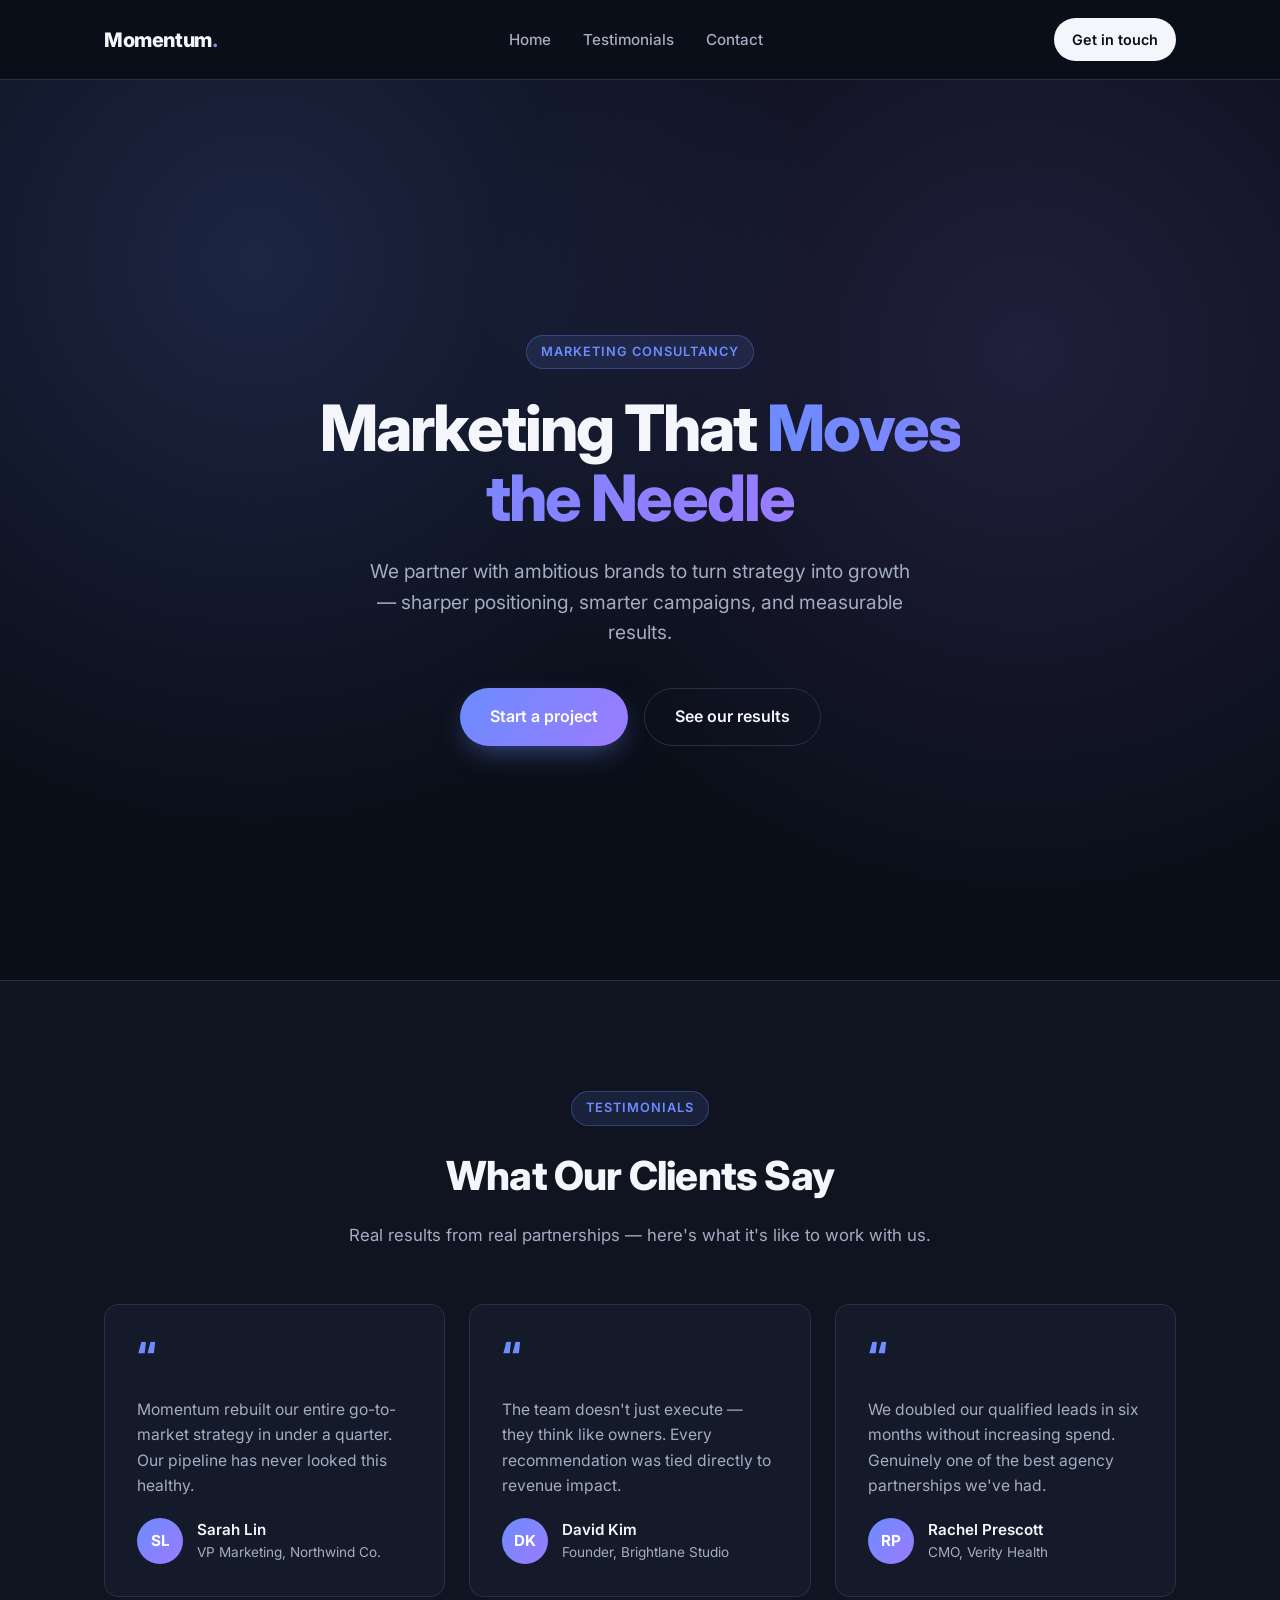
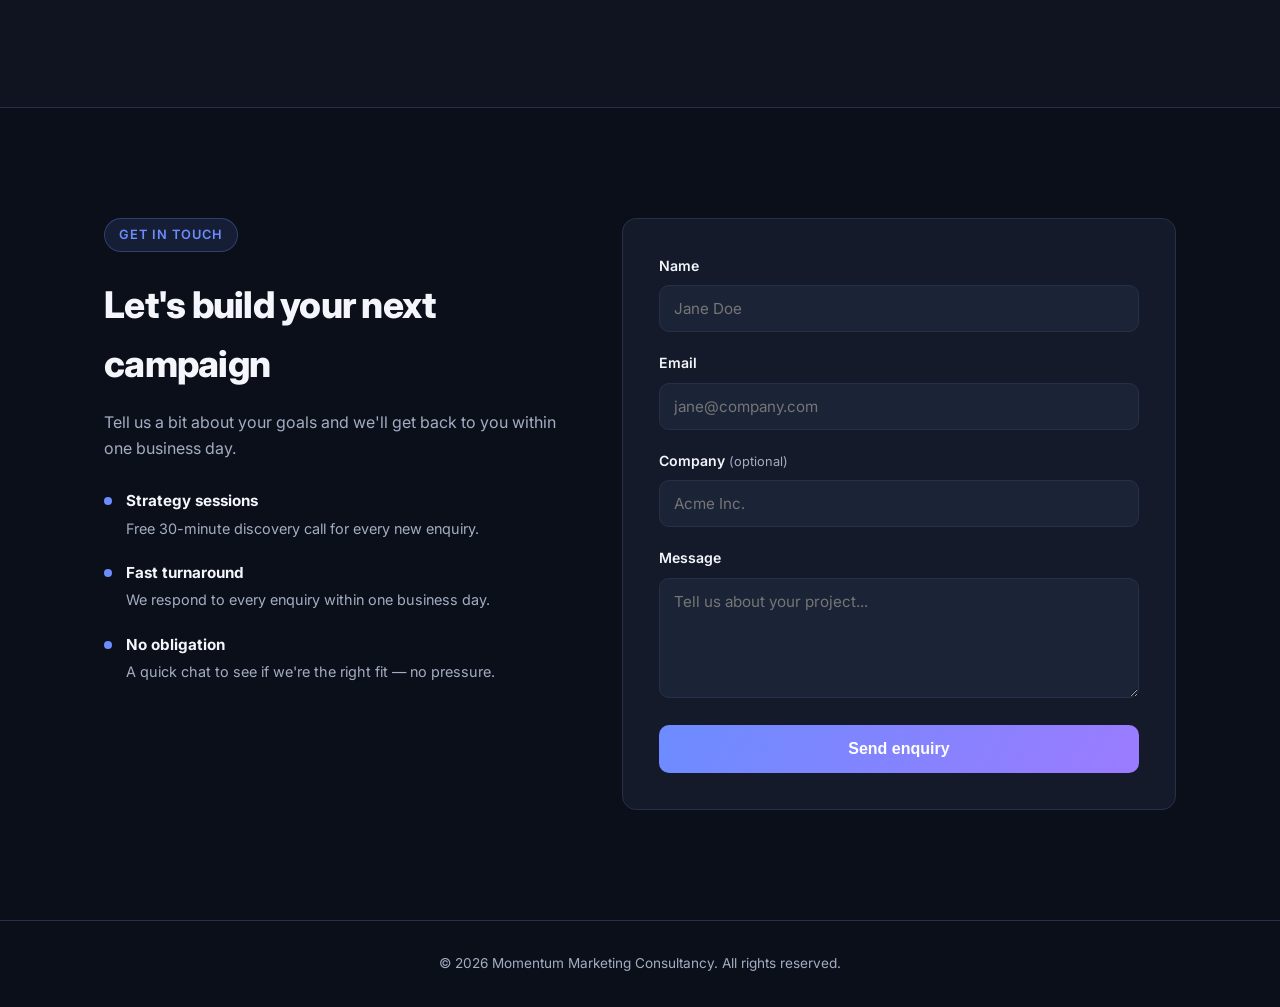
==== index.html @ 0629bb9c "Add one-page marketing consultancy site" ====
<!DOCTYPE html>
<html lang="en">
<head>
<meta charset="UTF-8">
<meta name="viewport" content="width=device-width, initial-scale=1.0">
<title>Momentum Marketing Consultancy</title>
<link rel="preconnect" href="https://fonts.googleapis.com">
<link rel="preconnect" href="https://fonts.gstatic.com" crossorigin>
<link href="https://fonts.googleapis.com/css2?family=Inter:wght@400;500;600;700;800&display=swap" rel="stylesheet">
<style>
  :root {
    --bg: #0b0f1a;
    --bg-alt: #0f1420;
    --surface: #141a29;
    --surface-2: #1b2436;
    --border: #263049;
    --text: #f4f6fb;
    --text-muted: #a3adc2;
    --accent: #6c8cff;
    --accent-2: #9b7bff;
    --success: #3ddc97;
    --error: #ff6b6b;
    --radius: 14px;
    --max-width: 1120px;
  }

  * { box-sizing: border-box; margin: 0; padding: 0; }

  html { scroll-behavior: smooth; }

  body {
    font-family: 'Inter', -apple-system, BlinkMacSystemFont, 'Segoe UI', sans-serif;
    background: var(--bg);
    color: var(--text);
    line-height: 1.6;
    -webkit-font-smoothing: antialiased;
  }

  a { color: inherit; text-decoration: none; }

  img { max-width: 100%; display: block; }

  .container {
    width: 100%;
    max-width: var(--max-width);
    margin: 0 auto;
    padding: 0 24px;
  }

  /* ---------- Nav ---------- */
  .navbar {
    position: sticky;
    top: 0;
    z-index: 100;
    background: rgba(11, 15, 26, 0.85);
    backdrop-filter: blur(10px);
    border-bottom: 1px solid var(--border);
  }

  .nav-inner {
    display: flex;
    align-items: center;
    justify-content: space-between;
    padding: 18px 24px;
  }

  .logo {
    font-weight: 800;
    font-size: 1.25rem;
    letter-spacing: -0.02em;
  }

  .logo span {
    background: linear-gradient(120deg, var(--accent), var(--accent-2));
    -webkit-background-clip: text;
    background-clip: text;
    color: transparent;
  }

  .nav-links {
    display: flex;
    gap: 32px;
    list-style: none;
  }

  .nav-links a {
    font-weight: 500;
    font-size: 0.95rem;
    color: var(--text-muted);
    transition: color 0.2s ease;
  }

  .nav-links a:hover { color: var(--text); }

  .nav-cta {
    display: inline-flex;
    align-items: center;
    background: var(--text);
    color: var(--bg);
    font-weight: 600;
    font-size: 0.9rem;
    padding: 10px 18px;
    border-radius: 999px;
    transition: transform 0.2s ease, opacity 0.2s ease;
  }

  .nav-cta:hover { transform: translateY(-1px); opacity: 0.9; }

  /* ---------- Hero ---------- */
  .hero {
    min-height: 100vh;
    display: flex;
    align-items: center;
    position: relative;
    overflow: hidden;
    background:
      radial-gradient(circle at 20% 20%, rgba(108, 140, 255, 0.18), transparent 45%),
      radial-gradient(circle at 80% 30%, rgba(155, 123, 255, 0.15), transparent 45%),
      var(--bg);
  }

  .hero-inner {
    width: 100%;
    max-width: 760px;
    margin: 0 auto;
    text-align: center;
    padding: 120px 24px 100px;
  }

  .eyebrow {
    display: inline-block;
    font-size: 0.8rem;
    font-weight: 600;
    letter-spacing: 0.08em;
    text-transform: uppercase;
    color: var(--accent);
    background: rgba(108, 140, 255, 0.12);
    border: 1px solid rgba(108, 140, 255, 0.3);
    padding: 6px 14px;
    border-radius: 999px;
    margin-bottom: 24px;
  }

  .hero h1 {
    font-size: clamp(2.4rem, 5.5vw, 4rem);
    font-weight: 800;
    letter-spacing: -0.03em;
    line-height: 1.1;
    margin-bottom: 22px;
  }

  .hero h1 .accent {
    background: linear-gradient(120deg, var(--accent), var(--accent-2));
    -webkit-background-clip: text;
    background-clip: text;
    color: transparent;
  }

  .hero p {
    font-size: clamp(1.05rem, 2vw, 1.2rem);
    color: var(--text-muted);
    max-width: 560px;
    margin: 0 auto 40px;
  }

  .hero-ctas {
    display: flex;
    justify-content: center;
    gap: 16px;
    flex-wrap: wrap;
  }

  .btn {
    display: inline-flex;
    align-items: center;
    justify-content: center;
    gap: 8px;
    font-weight: 600;
    font-size: 1rem;
    padding: 15px 30px;
    border-radius: 999px;
    border: none;
    cursor: pointer;
    transition: transform 0.2s ease, box-shadow 0.2s ease, opacity 0.2s ease;
  }

  .btn-primary {
    background: linear-gradient(120deg, var(--accent), var(--accent-2));
    color: white;
    box-shadow: 0 10px 30px -10px rgba(108, 140, 255, 0.6);
  }

  .btn-primary:hover { transform: translateY(-2px); box-shadow: 0 14px 34px -10px rgba(108, 140, 255, 0.7); }

  .btn-secondary {
    background: transparent;
    color: var(--text);
    border: 1px solid var(--border);
  }

  .btn-secondary:hover { background: var(--surface); }

  /* ---------- Section shared ---------- */
  section { padding: 110px 0; }

  .section-head {
    text-align: center;
    max-width: 600px;
    margin: 0 auto 56px;
  }

  .section-head .eyebrow { margin-bottom: 18px; }

  .section-head h2 {
    font-size: clamp(1.8rem, 3.5vw, 2.5rem);
    font-weight: 800;
    letter-spacing: -0.02em;
    margin-bottom: 14px;
  }

  .section-head p { color: var(--text-muted); font-size: 1.05rem; }

  /* ---------- Testimonials ---------- */
  .testimonials { background: var(--bg-alt); border-top: 1px solid var(--border); border-bottom: 1px solid var(--border); }

  .testimonial-grid {
    display: grid;
    grid-template-columns: repeat(3, 1fr);
    gap: 24px;
  }

  .testimonial-card {
    background: var(--surface);
    border: 1px solid var(--border);
    border-radius: var(--radius);
    padding: 32px;
    display: flex;
    flex-direction: column;
    gap: 20px;
    transition: transform 0.25s ease, box-shadow 0.25s ease, border-color 0.25s ease;
  }

  .testimonial-card:hover {
    transform: translateY(-6px);
    box-shadow: 0 20px 40px -20px rgba(0, 0, 0, 0.5);
    border-color: rgba(108, 140, 255, 0.4);
  }

  .quote-mark {
    font-size: 2.5rem;
    line-height: 1;
    font-weight: 800;
    background: linear-gradient(120deg, var(--accent), var(--accent-2));
    -webkit-background-clip: text;
    background-clip: text;
    color: transparent;
  }

  .testimonial-card p.quote {
    color: var(--text-muted);
    font-size: 0.98rem;
    flex-grow: 1;
  }

  .testimonial-author {
    display: flex;
    align-items: center;
    gap: 14px;
  }

  .avatar {
    width: 46px;
    height: 46px;
    border-radius: 50%;
    background: linear-gradient(135deg, var(--accent), var(--accent-2));
    display: flex;
    align-items: center;
    justify-content: center;
    font-weight: 700;
    font-size: 0.95rem;
    color: white;
    flex-shrink: 0;
  }

  .author-name { font-weight: 600; font-size: 0.95rem; }
  .author-role { color: var(--text-muted); font-size: 0.85rem; }

  /* ---------- Contact / Enquiry form ---------- */
  .contact-wrap {
    display: grid;
    grid-template-columns: 1fr 1.2fr;
    gap: 56px;
    align-items: start;
  }

  .contact-info h2 {
    font-size: clamp(1.8rem, 3.5vw, 2.3rem);
    font-weight: 800;
    letter-spacing: -0.02em;
    margin-bottom: 16px;
  }

  .contact-info p { color: var(--text-muted); margin-bottom: 28px; }

  .contact-point {
    display: flex;
    gap: 14px;
    align-items: flex-start;
    margin-bottom: 20px;
  }

  .contact-point .dot {
    width: 8px;
    height: 8px;
    border-radius: 50%;
    background: var(--accent);
    margin-top: 8px;
    flex-shrink: 0;
  }

  .contact-point strong { display: block; font-size: 0.95rem; margin-bottom: 2px; }
  .contact-point span { color: var(--text-muted); font-size: 0.9rem; }

  form#enquiry-form {
    background: var(--surface);
    border: 1px solid var(--border);
    border-radius: var(--radius);
    padding: 36px;
  }

  .form-row { margin-bottom: 20px; }

  .form-row label {
    display: block;
    font-size: 0.88rem;
    font-weight: 600;
    margin-bottom: 8px;
    color: var(--text);
  }

  .form-row .optional {
    color: var(--text-muted);
    font-weight: 400;
    font-size: 0.8rem;
  }

  .form-row input,
  .form-row textarea {
    width: 100%;
    background: var(--surface-2);
    border: 1px solid var(--border);
    border-radius: 10px;
    padding: 13px 14px;
    font-family: inherit;
    font-size: 0.95rem;
    color: var(--text);
    transition: border-color 0.2s ease, box-shadow 0.2s ease;
  }

  .form-row input:focus,
  .form-row textarea:focus {
    outline: none;
    border-color: var(--accent);
    box-shadow: 0 0 0 3px rgba(108, 140, 255, 0.2);
  }

  .form-row textarea { resize: vertical; min-height: 120px; }

  .field-error {
    color: var(--error);
    font-size: 0.8rem;
    margin-top: 6px;
    display: none;
  }

  .form-row.invalid input,
  .form-row.invalid textarea { border-color: var(--error); }

  .form-row.invalid .field-error { display: block; }

  .submit-btn {
    width: 100%;
    background: linear-gradient(120deg, var(--accent), var(--accent-2));
    color: white;
    font-weight: 700;
    font-size: 1rem;
    padding: 15px;
    border: none;
    border-radius: 10px;
    cursor: pointer;
    transition: opacity 0.2s ease, transform 0.2s ease;
  }

  .submit-btn:hover { transform: translateY(-1px); }
  .submit-btn:disabled { opacity: 0.6; cursor: not-allowed; transform: none; }

  .form-status {
    margin-top: 18px;
    padding: 14px 16px;
    border-radius: 10px;
    font-size: 0.9rem;
    font-weight: 500;
    display: none;
  }

  .form-status.show { display: block; }

  .form-status.success {
    background: rgba(61, 220, 151, 0.12);
    border: 1px solid rgba(61, 220, 151, 0.35);
    color: var(--success);
  }

  .form-status.error {
    background: rgba(255, 107, 107, 0.12);
    border: 1px solid rgba(255, 107, 107, 0.35);
    color: var(--error);
  }

  /* ---------- Footer ---------- */
  footer {
    border-top: 1px solid var(--border);
    padding: 32px 0;
    text-align: center;
    color: var(--text-muted);
    font-size: 0.85rem;
  }

  /* ---------- Responsive ---------- */
  @media (max-width: 860px) {
    .nav-links { display: none; }
    .testimonial-grid { grid-template-columns: 1fr; }
    .contact-wrap { grid-template-columns: 1fr; gap: 40px; }
  }

  @media (max-width: 480px) {
    .hero-inner { padding: 100px 20px 80px; }
    form#enquiry-form { padding: 26px; }
  }
</style>
</head>
<body>

<nav class="navbar">
  <div class="nav-inner container">
    <a href="#home" class="logo">Momentum<span>.</span></a>
    <ul class="nav-links">
      <li><a href="#home">Home</a></li>
      <li><a href="#testimonials">Testimonials</a></li>
      <li><a href="#contact">Contact</a></li>
    </ul>
    <a href="#contact" class="nav-cta">Get in touch</a>
  </div>
</nav>

<header class="hero" id="home">
  <div class="hero-inner">
    <span class="eyebrow">Marketing Consultancy</span>
    <h1>Marketing That <span class="accent">Moves the Needle</span></h1>
    <p>We partner with ambitious brands to turn strategy into growth — sharper positioning, smarter campaigns, and measurable results.</p>
    <div class="hero-ctas">
      <a href="#contact" class="btn btn-primary" id="hero-cta">Start a project</a>
      <a href="#testimonials" class="btn btn-secondary">See our results</a>
    </div>
  </div>
</header>

<section class="testimonials" id="testimonials">
  <div class="container">
    <div class="section-head">
      <span class="eyebrow">Testimonials</span>
      <h2>What Our Clients Say</h2>
      <p>Real results from real partnerships — here's what it's like to work with us.</p>
    </div>
    <div class="testimonial-grid">
      <div class="testimonial-card">
        <span class="quote-mark">&ldquo;</span>
        <p class="quote">Momentum rebuilt our entire go-to-market strategy in under a quarter. Our pipeline has never looked this healthy.</p>
        <div class="testimonial-author">
          <div class="avatar">SL</div>
          <div>
            <div class="author-name">Sarah Lin</div>
            <div class="author-role">VP Marketing, Northwind Co.</div>
          </div>
        </div>
      </div>
      <div class="testimonial-card">
        <span class="quote-mark">&ldquo;</span>
        <p class="quote">The team doesn't just execute — they think like owners. Every recommendation was tied directly to revenue impact.</p>
        <div class="testimonial-author">
          <div class="avatar">DK</div>
          <div>
            <div class="author-name">David Kim</div>
            <div class="author-role">Founder, Brightlane Studio</div>
          </div>
        </div>
      </div>
      <div class="testimonial-card">
        <span class="quote-mark">&ldquo;</span>
        <p class="quote">We doubled our qualified leads in six months without increasing spend. Genuinely one of the best agency partnerships we've had.</p>
        <div class="testimonial-author">
          <div class="avatar">RP</div>
          <div>
            <div class="author-name">Rachel Prescott</div>
            <div class="author-role">CMO, Verity Health</div>
          </div>
        </div>
      </div>
    </div>
  </div>
</section>

<section id="contact">
  <div class="container">
    <div class="contact-wrap">
      <div class="contact-info">
        <span class="eyebrow">Get in touch</span>
        <h2>Let's build your next campaign</h2>
        <p>Tell us a bit about your goals and we'll get back to you within one business day.</p>

        <div class="contact-point">
          <span class="dot"></span>
          <div>
            <strong>Strategy sessions</strong>
            <span>Free 30-minute discovery call for every new enquiry.</span>
          </div>
        </div>
        <div class="contact-point">
          <span class="dot"></span>
          <div>
            <strong>Fast turnaround</strong>
            <span>We respond to every enquiry within one business day.</span>
          </div>
        </div>
        <div class="contact-point">
          <span class="dot"></span>
          <div>
            <strong>No obligation</strong>
            <span>A quick chat to see if we're the right fit — no pressure.</span>
          </div>
        </div>
      </div>

      <form id="enquiry-form" novalidate>
        <div class="form-row" id="row-name">
          <label for="name">Name</label>
          <input type="text" id="name" name="name" placeholder="Jane Doe" required>
          <span class="field-error">Please enter your name.</span>
        </div>

        <div class="form-row" id="row-email">
          <label for="email">Email</label>
          <input type="email" id="email" name="email" placeholder="jane@company.com" required>
          <span class="field-error">Please enter a valid email address.</span>
        </div>

        <div class="form-row" id="row-company">
          <label for="company">Company <span class="optional">(optional)</span></label>
          <input type="text" id="company" name="company" placeholder="Acme Inc.">
        </div>

        <div class="form-row" id="row-message">
          <label for="message">Message</label>
          <textarea id="message" name="message" placeholder="Tell us about your project..." required></textarea>
          <span class="field-error">Please enter a message.</span>
        </div>

        <button type="submit" class="submit-btn" id="submit-btn">Send enquiry</button>

        <div class="form-status" id="form-status"></div>
      </form>
    </div>
  </div>
</section>

<footer>
  <div class="container">
    &copy; 2026 Momentum Marketing Consultancy. All rights reserved.
  </div>
</footer>

<script>
  // Smooth scroll for anchor nav links
  document.querySelectorAll('a[href^="#"]').forEach(function (link) {
    link.addEventListener('click', function (e) {
      var targetId = this.getAttribute('href').slice(1);
      var target = document.getElementById(targetId);
      if (target) {
        e.preventDefault();
        target.scrollIntoView({ behavior: 'smooth', block: 'start' });
      }
    });
  });

  // Enquiry form submission via Formspree
  var FORMSPREE_ENDPOINT = 'https://formspree.io/f/{YOUR_FORM_ID}'; // TODO: replace {YOUR_FORM_ID} with your actual Formspree form ID

  var form = document.getElementById('enquiry-form');
  var submitBtn = document.getElementById('submit-btn');
  var statusEl = document.getElementById('form-status');

  var fields = {
    name: document.getElementById('name'),
    email: document.getElementById('email'),
    message: document.getElementById('message')
  };

  var emailRegex = /^[^\s@]+@[^\s@]+\.[^\s@]+$/;

  function setInvalid(rowId, invalid) {
    var row = document.getElementById(rowId);
    row.classList.toggle('invalid', invalid);
  }

  function validateForm() {
    var valid = true;

    if (!fields.name.value.trim()) {
      setInvalid('row-name', true);
      valid = false;
    } else {
      setInvalid('row-name', false);
    }

    if (!emailRegex.test(fields.email.value.trim())) {
      setInvalid('row-email', true);
      valid = false;
    } else {
      setInvalid('row-email', false);
    }

    if (!fields.message.value.trim()) {
      setInvalid('row-message', true);
      valid = false;
    } else {
      setInvalid('row-message', false);
    }

    return valid;
  }

  function showStatus(type, message) {
    statusEl.textContent = message;
    statusEl.className = 'form-status show ' + type;
  }

  form.addEventListener('submit', function (e) {
    e.preventDefault();

    statusEl.className = 'form-status';

    if (!validateForm()) {
      showStatus('error', 'Please fix the highlighted fields and try again.');
      return;
    }

    var payload = {
      name: fields.name.value.trim(),
      email: fields.email.value.trim(),
      company: document.getElementById('company').value.trim(),
      message: fields.message.value.trim()
    };

    submitBtn.disabled = true;
    submitBtn.textContent = 'Sending…';

    fetch(FORMSPREE_ENDPOINT, {
      method: 'POST',
      headers: {
        'Content-Type': 'application/json',
        'Accept': 'application/json'
      },
      body: JSON.stringify(payload)
    })
      .then(function (response) {
        if (response.ok) {
          showStatus('success', "Thanks! Your enquiry has been sent — we'll be in touch within one business day.");
          form.reset();
        } else {
          return response.json().then(function (data) {
            var message = (data && data.errors && data.errors.map(function (err) { return err.message; }).join(', ')) || 'Something went wrong. Please try again.';
            throw new Error(message);
          });
        }
      })
      .catch(function (err) {
        showStatus('error', err.message || 'Something went wrong. Please try again.');
      })
      .finally(function () {
        submitBtn.disabled = false;
        submitBtn.textContent = 'Send enquiry';
      });
  });
</script>

</body>
</html>
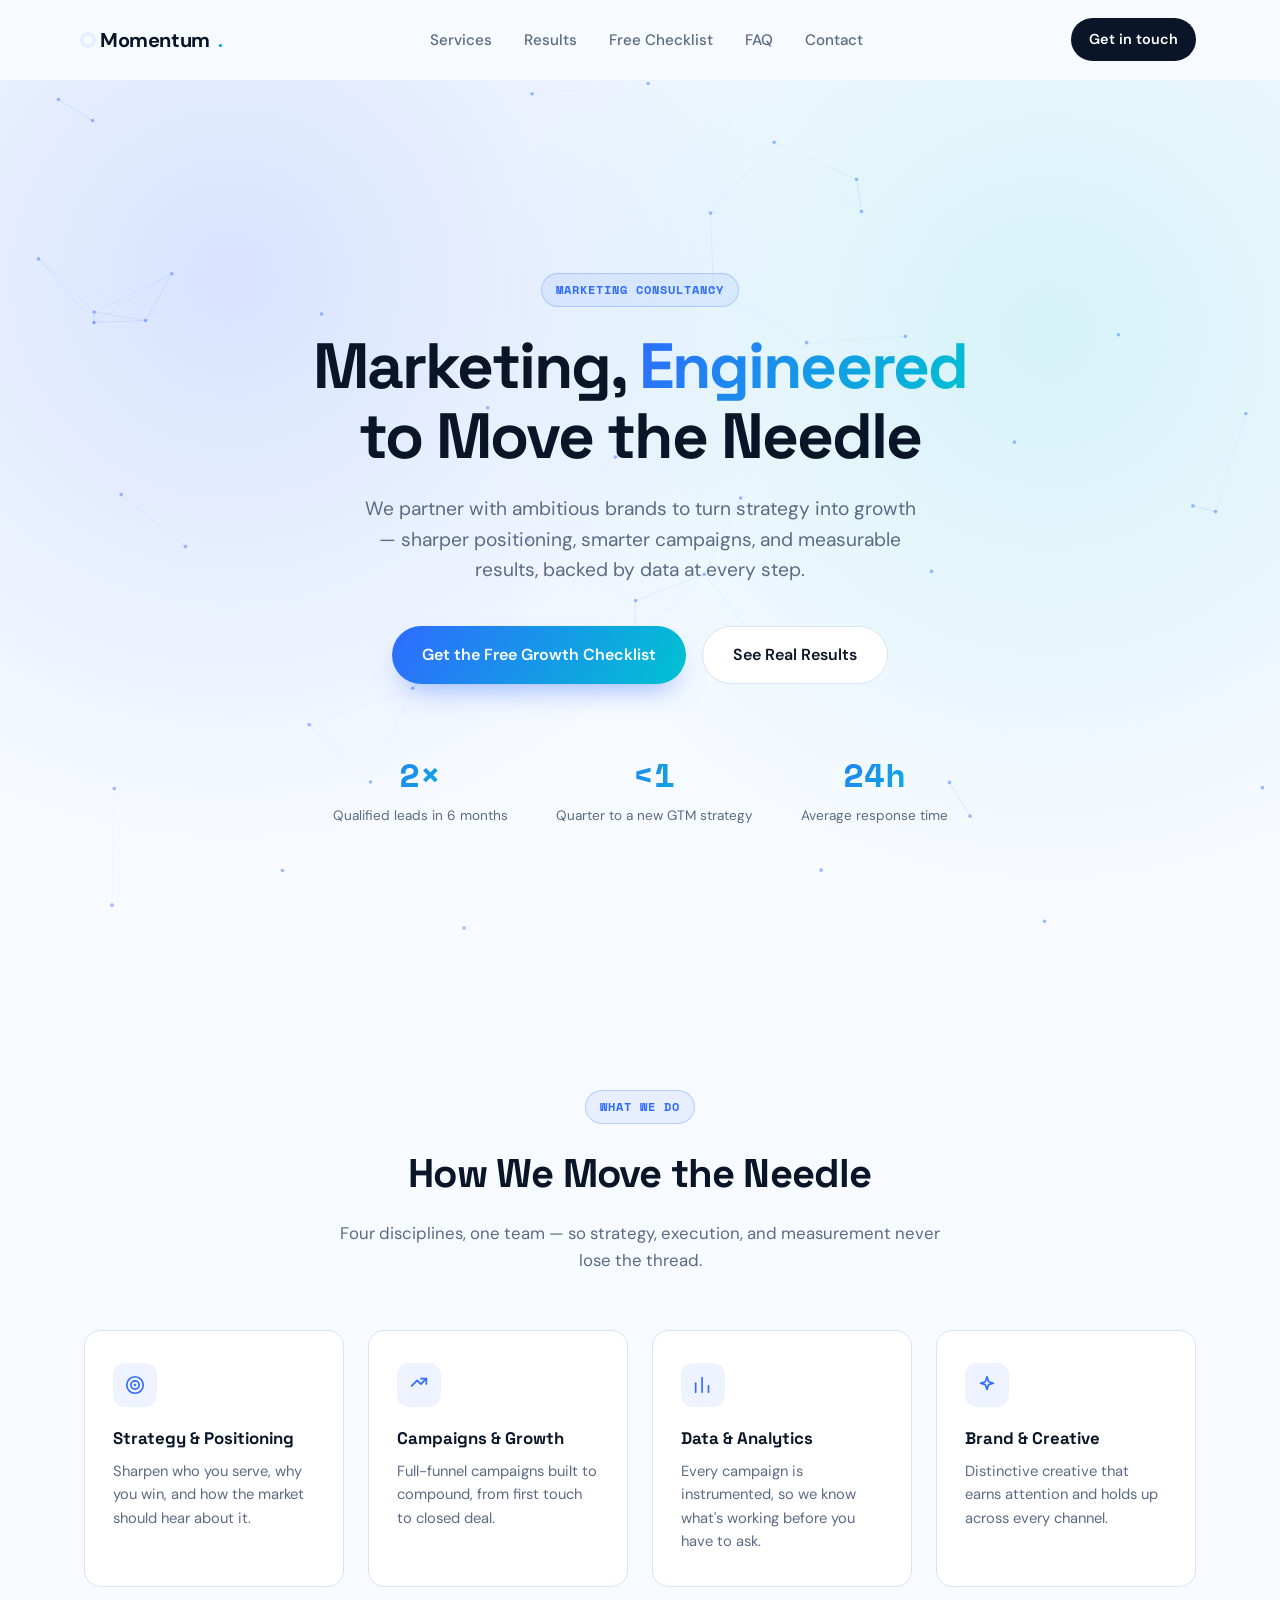
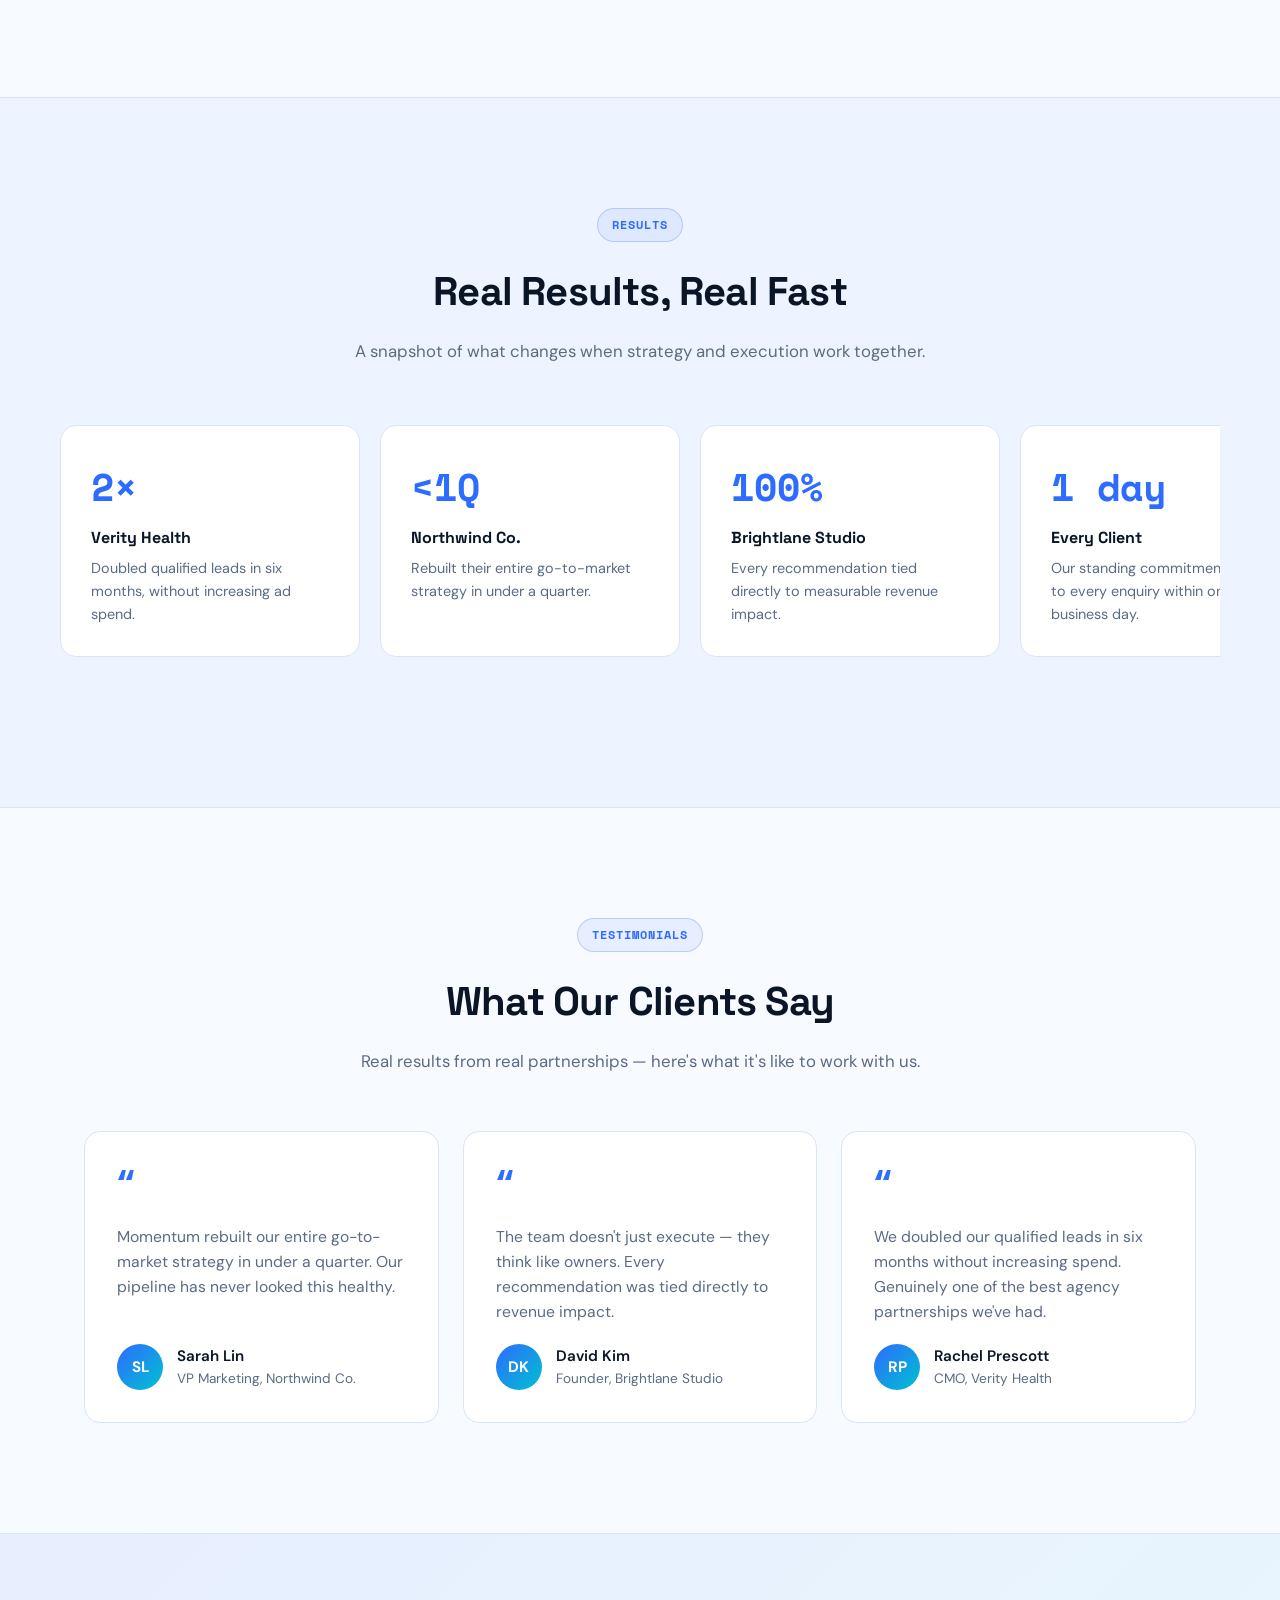
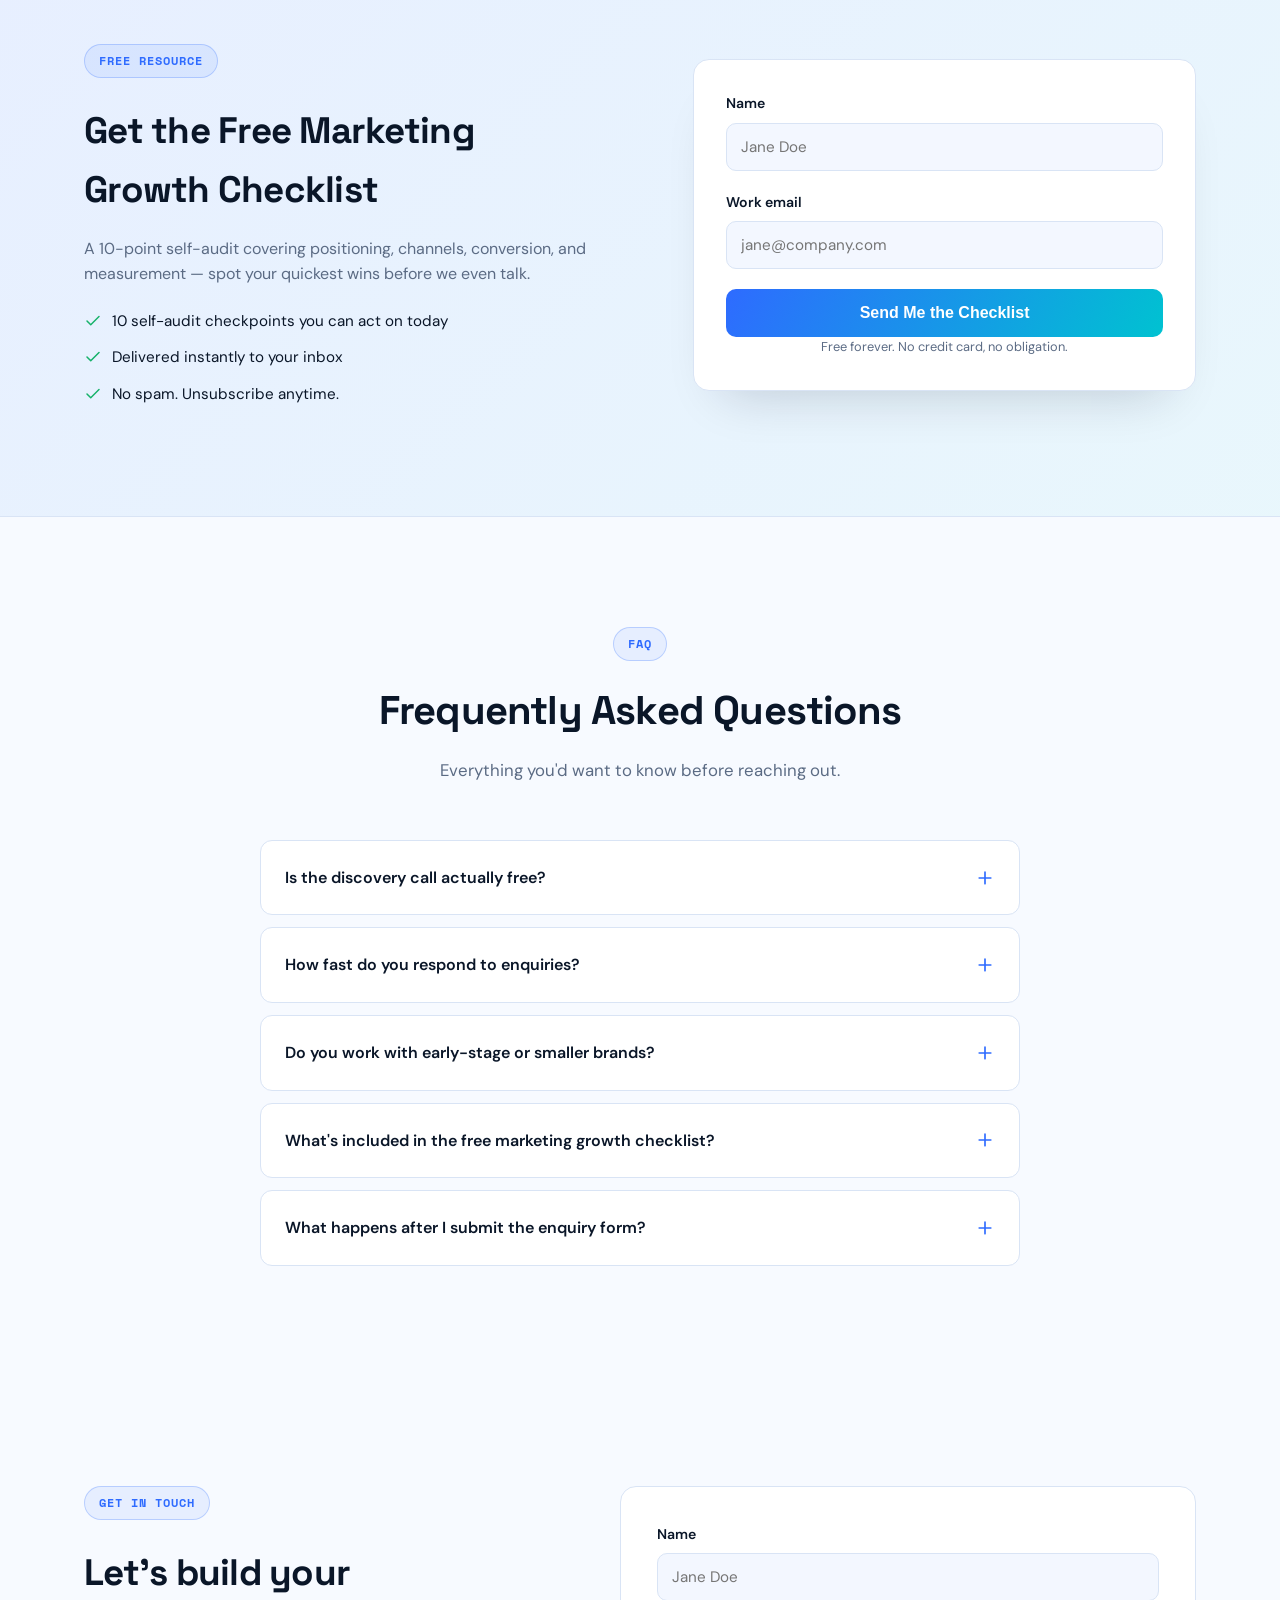
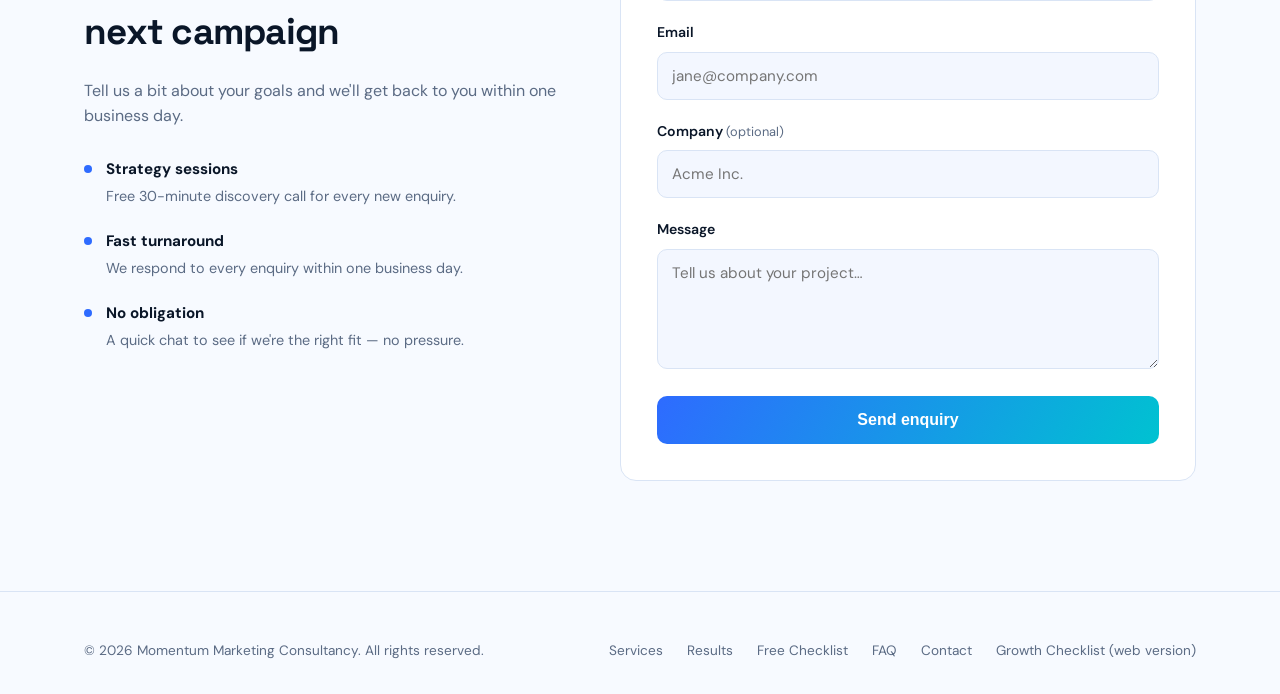
==== commit 995b45cf: "Redesign site (white/blue tech theme), add lead magnet, and install skills Full visual redesign to a" ====
--- a/index.html
+++ b/index.html
@@ -4,476 +4,197 @@
 <meta charset="UTF-8">
 <meta name="viewport" content="width=device-width, initial-scale=1.0">
 <title>Momentum Marketing Consultancy</title>
+<meta name="description" content="Momentum engineers strategy, campaigns, and data into measurable growth for ambitious brands. Get a free marketing growth checklist and a free strategy session.">
+<meta name="theme-color" content="#f7faff">
+<link rel="canonical" href="https://ongkianhan.github.io/claude-code-jul-25-2026/">
+<meta property="og:type" content="website">
+<meta property="og:title" content="Momentum Marketing Consultancy">
+<meta property="og:description" content="Momentum engineers strategy, campaigns, and data into measurable growth for ambitious brands.">
+<meta property="og:url" content="https://ongkianhan.github.io/claude-code-jul-25-2026/">
+<meta property="og:image" content="https://ongkianhan.github.io/claude-code-jul-25-2026/assets/screenshot.png">
+<meta name="twitter:card" content="summary_large_image">
+<meta name="twitter:title" content="Momentum Marketing Consultancy">
+<meta name="twitter:description" content="Momentum engineers strategy, campaigns, and data into measurable growth for ambitious brands.">
+<meta name="twitter:image" content="https://ongkianhan.github.io/claude-code-jul-25-2026/assets/screenshot.png">
 <link rel="preconnect" href="https://fonts.googleapis.com">
 <link rel="preconnect" href="https://fonts.gstatic.com" crossorigin>
-<link href="https://fonts.googleapis.com/css2?family=Inter:wght@400;500;600;700;800&display=swap" rel="stylesheet">
-<style>
-  :root {
-    --bg: #0b0f1a;
-    --bg-alt: #0f1420;
-    --surface: #141a29;
-    --surface-2: #1b2436;
-    --border: #263049;
-    --text: #f4f6fb;
-    --text-muted: #a3adc2;
-    --accent: #6c8cff;
-    --accent-2: #9b7bff;
-    --success: #3ddc97;
-    --error: #ff6b6b;
-    --radius: 14px;
-    --max-width: 1120px;
-  }
-
-  * { box-sizing: border-box; margin: 0; padding: 0; }
-
-  html { scroll-behavior: smooth; }
-
-  body {
-    font-family: 'Inter', -apple-system, BlinkMacSystemFont, 'Segoe UI', sans-serif;
-    background: var(--bg);
-    color: var(--text);
-    line-height: 1.6;
-    -webkit-font-smoothing: antialiased;
-  }
-
-  a { color: inherit; text-decoration: none; }
-
-  img { max-width: 100%; display: block; }
-
-  .container {
-    width: 100%;
-    max-width: var(--max-width);
-    margin: 0 auto;
-    padding: 0 24px;
-  }
-
-  /* ---------- Nav ---------- */
-  .navbar {
-    position: sticky;
-    top: 0;
-    z-index: 100;
-    background: rgba(11, 15, 26, 0.85);
-    backdrop-filter: blur(10px);
-    border-bottom: 1px solid var(--border);
-  }
-
-  .nav-inner {
-    display: flex;
-    align-items: center;
-    justify-content: space-between;
-    padding: 18px 24px;
-  }
-
-  .logo {
-    font-weight: 800;
-    font-size: 1.25rem;
-    letter-spacing: -0.02em;
-  }
-
-  .logo span {
-    background: linear-gradient(120deg, var(--accent), var(--accent-2));
-    -webkit-background-clip: text;
-    background-clip: text;
-    color: transparent;
-  }
-
-  .nav-links {
-    display: flex;
-    gap: 32px;
-    list-style: none;
-  }
-
-  .nav-links a {
-    font-weight: 500;
-    font-size: 0.95rem;
-    color: var(--text-muted);
-    transition: color 0.2s ease;
-  }
-
-  .nav-links a:hover { color: var(--text); }
-
-  .nav-cta {
-    display: inline-flex;
-    align-items: center;
-    background: var(--text);
-    color: var(--bg);
-    font-weight: 600;
-    font-size: 0.9rem;
-    padding: 10px 18px;
-    border-radius: 999px;
-    transition: transform 0.2s ease, opacity 0.2s ease;
-  }
-
-  .nav-cta:hover { transform: translateY(-1px); opacity: 0.9; }
-
-  /* ---------- Hero ---------- */
-  .hero {
-    min-height: 100vh;
-    display: flex;
-    align-items: center;
-    position: relative;
-    overflow: hidden;
-    background:
-      radial-gradient(circle at 20% 20%, rgba(108, 140, 255, 0.18), transparent 45%),
-      radial-gradient(circle at 80% 30%, rgba(155, 123, 255, 0.15), transparent 45%),
-      var(--bg);
-  }
-
-  .hero-inner {
-    width: 100%;
-    max-width: 760px;
-    margin: 0 auto;
-    text-align: center;
-    padding: 120px 24px 100px;
-  }
-
-  .eyebrow {
-    display: inline-block;
-    font-size: 0.8rem;
-    font-weight: 600;
-    letter-spacing: 0.08em;
-    text-transform: uppercase;
-    color: var(--accent);
-    background: rgba(108, 140, 255, 0.12);
-    border: 1px solid rgba(108, 140, 255, 0.3);
-    padding: 6px 14px;
-    border-radius: 999px;
-    margin-bottom: 24px;
-  }
-
-  .hero h1 {
-    font-size: clamp(2.4rem, 5.5vw, 4rem);
-    font-weight: 800;
-    letter-spacing: -0.03em;
-    line-height: 1.1;
-    margin-bottom: 22px;
-  }
-
-  .hero h1 .accent {
-    background: linear-gradient(120deg, var(--accent), var(--accent-2));
-    -webkit-background-clip: text;
-    background-clip: text;
-    color: transparent;
-  }
-
-  .hero p {
-    font-size: clamp(1.05rem, 2vw, 1.2rem);
-    color: var(--text-muted);
-    max-width: 560px;
-    margin: 0 auto 40px;
-  }
-
-  .hero-ctas {
-    display: flex;
-    justify-content: center;
-    gap: 16px;
-    flex-wrap: wrap;
-  }
-
-  .btn {
-    display: inline-flex;
-    align-items: center;
-    justify-content: center;
-    gap: 8px;
-    font-weight: 600;
-    font-size: 1rem;
-    padding: 15px 30px;
-    border-radius: 999px;
-    border: none;
-    cursor: pointer;
-    transition: transform 0.2s ease, box-shadow 0.2s ease, opacity 0.2s ease;
-  }
-
-  .btn-primary {
-    background: linear-gradient(120deg, var(--accent), var(--accent-2));
-    color: white;
-    box-shadow: 0 10px 30px -10px rgba(108, 140, 255, 0.6);
-  }
-
-  .btn-primary:hover { transform: translateY(-2px); box-shadow: 0 14px 34px -10px rgba(108, 140, 255, 0.7); }
-
-  .btn-secondary {
-    background: transparent;
-    color: var(--text);
-    border: 1px solid var(--border);
-  }
-
-  .btn-secondary:hover { background: var(--surface); }
-
-  /* ---------- Section shared ---------- */
-  section { padding: 110px 0; }
-
-  .section-head {
-    text-align: center;
-    max-width: 600px;
-    margin: 0 auto 56px;
-  }
-
-  .section-head .eyebrow { margin-bottom: 18px; }
-
-  .section-head h2 {
-    font-size: clamp(1.8rem, 3.5vw, 2.5rem);
-    font-weight: 800;
-    letter-spacing: -0.02em;
-    margin-bottom: 14px;
-  }
-
-  .section-head p { color: var(--text-muted); font-size: 1.05rem; }
-
-  /* ---------- Testimonials ---------- */
-  .testimonials { background: var(--bg-alt); border-top: 1px solid var(--border); border-bottom: 1px solid var(--border); }
-
-  .testimonial-grid {
-    display: grid;
-    grid-template-columns: repeat(3, 1fr);
-    gap: 24px;
-  }
-
-  .testimonial-card {
-    background: var(--surface);
-    border: 1px solid var(--border);
-    border-radius: var(--radius);
-    padding: 32px;
-    display: flex;
-    flex-direction: column;
-    gap: 20px;
-    transition: transform 0.25s ease, box-shadow 0.25s ease, border-color 0.25s ease;
-  }
-
-  .testimonial-card:hover {
-    transform: translateY(-6px);
-    box-shadow: 0 20px 40px -20px rgba(0, 0, 0, 0.5);
-    border-color: rgba(108, 140, 255, 0.4);
-  }
-
-  .quote-mark {
-    font-size: 2.5rem;
-    line-height: 1;
-    font-weight: 800;
-    background: linear-gradient(120deg, var(--accent), var(--accent-2));
-    -webkit-background-clip: text;
-    background-clip: text;
-    color: transparent;
-  }
-
-  .testimonial-card p.quote {
-    color: var(--text-muted);
-    font-size: 0.98rem;
-    flex-grow: 1;
-  }
-
-  .testimonial-author {
-    display: flex;
-    align-items: center;
-    gap: 14px;
-  }
-
-  .avatar {
-    width: 46px;
-    height: 46px;
-    border-radius: 50%;
-    background: linear-gradient(135deg, var(--accent), var(--accent-2));
-    display: flex;
-    align-items: center;
-    justify-content: center;
-    font-weight: 700;
-    font-size: 0.95rem;
-    color: white;
-    flex-shrink: 0;
-  }
-
-  .author-name { font-weight: 600; font-size: 0.95rem; }
-  .author-role { color: var(--text-muted); font-size: 0.85rem; }
-
-  /* ---------- Contact / Enquiry form ---------- */
-  .contact-wrap {
-    display: grid;
-    grid-template-columns: 1fr 1.2fr;
-    gap: 56px;
-    align-items: start;
-  }
-
-  .contact-info h2 {
-    font-size: clamp(1.8rem, 3.5vw, 2.3rem);
-    font-weight: 800;
-    letter-spacing: -0.02em;
-    margin-bottom: 16px;
-  }
-
-  .contact-info p { color: var(--text-muted); margin-bottom: 28px; }
-
-  .contact-point {
-    display: flex;
-    gap: 14px;
-    align-items: flex-start;
-    margin-bottom: 20px;
-  }
-
-  .contact-point .dot {
-    width: 8px;
-    height: 8px;
-    border-radius: 50%;
-    background: var(--accent);
-    margin-top: 8px;
-    flex-shrink: 0;
-  }
-
-  .contact-point strong { display: block; font-size: 0.95rem; margin-bottom: 2px; }
-  .contact-point span { color: var(--text-muted); font-size: 0.9rem; }
-
-  form#enquiry-form {
-    background: var(--surface);
-    border: 1px solid var(--border);
-    border-radius: var(--radius);
-    padding: 36px;
-  }
-
-  .form-row { margin-bottom: 20px; }
-
-  .form-row label {
-    display: block;
-    font-size: 0.88rem;
-    font-weight: 600;
-    margin-bottom: 8px;
-    color: var(--text);
-  }
-
-  .form-row .optional {
-    color: var(--text-muted);
-    font-weight: 400;
-    font-size: 0.8rem;
-  }
-
-  .form-row input,
-  .form-row textarea {
-    width: 100%;
-    background: var(--surface-2);
-    border: 1px solid var(--border);
-    border-radius: 10px;
-    padding: 13px 14px;
-    font-family: inherit;
-    font-size: 0.95rem;
-    color: var(--text);
-    transition: border-color 0.2s ease, box-shadow 0.2s ease;
-  }
-
-  .form-row input:focus,
-  .form-row textarea:focus {
-    outline: none;
-    border-color: var(--accent);
-    box-shadow: 0 0 0 3px rgba(108, 140, 255, 0.2);
-  }
-
-  .form-row textarea { resize: vertical; min-height: 120px; }
-
-  .field-error {
-    color: var(--error);
-    font-size: 0.8rem;
-    margin-top: 6px;
-    display: none;
-  }
-
-  .form-row.invalid input,
-  .form-row.invalid textarea { border-color: var(--error); }
-
-  .form-row.invalid .field-error { display: block; }
-
-  .submit-btn {
-    width: 100%;
-    background: linear-gradient(120deg, var(--accent), var(--accent-2));
-    color: white;
-    font-weight: 700;
-    font-size: 1rem;
-    padding: 15px;
-    border: none;
-    border-radius: 10px;
-    cursor: pointer;
-    transition: opacity 0.2s ease, transform 0.2s ease;
-  }
-
-  .submit-btn:hover { transform: translateY(-1px); }
-  .submit-btn:disabled { opacity: 0.6; cursor: not-allowed; transform: none; }
-
-  .form-status {
-    margin-top: 18px;
-    padding: 14px 16px;
-    border-radius: 10px;
-    font-size: 0.9rem;
-    font-weight: 500;
-    display: none;
-  }
-
-  .form-status.show { display: block; }
-
-  .form-status.success {
-    background: rgba(61, 220, 151, 0.12);
-    border: 1px solid rgba(61, 220, 151, 0.35);
-    color: var(--success);
-  }
-
-  .form-status.error {
-    background: rgba(255, 107, 107, 0.12);
-    border: 1px solid rgba(255, 107, 107, 0.35);
-    color: var(--error);
-  }
-
-  /* ---------- Footer ---------- */
-  footer {
-    border-top: 1px solid var(--border);
-    padding: 32px 0;
-    text-align: center;
-    color: var(--text-muted);
-    font-size: 0.85rem;
-  }
-
-  /* ---------- Responsive ---------- */
-  @media (max-width: 860px) {
-    .nav-links { display: none; }
-    .testimonial-grid { grid-template-columns: 1fr; }
-    .contact-wrap { grid-template-columns: 1fr; gap: 40px; }
-  }
-
-  @media (max-width: 480px) {
-    .hero-inner { padding: 100px 20px 80px; }
-    form#enquiry-form { padding: 26px; }
-  }
-</style>
+<link href="https://fonts.googleapis.com/css2?family=DM+Sans:wght@400;500;700&family=Space+Grotesk:wght@500;600;700&family=Space+Mono:wght@400;700&display=swap" rel="stylesheet">
+<link rel="stylesheet" href="styles.css">
+<script type="application/ld+json">
+{
+  "@context": "https://schema.org",
+  "@type": "MarketingAgency",
+  "name": "Momentum Marketing Consultancy",
+  "description": "Marketing consultancy partnering with ambitious brands on positioning, campaigns, and measurable growth.",
+  "url": "https://ongkianhan.github.io/claude-code-jul-25-2026/"
+}
+</script>
+<script type="application/ld+json">
+{
+  "@context": "https://schema.org",
+  "@type": "FAQPage",
+  "mainEntity": [
+    {
+      "@type": "Question",
+      "name": "Is the discovery call actually free?",
+      "acceptedAnswer": { "@type": "Answer", "text": "Yes. Every new enquiry gets a free 30-minute strategy session, no strings attached." }
+    },
+    {
+      "@type": "Question",
+      "name": "How fast do you respond to enquiries?",
+      "acceptedAnswer": { "@type": "Answer", "text": "Within one business day, every time." }
+    },
+    {
+      "@type": "Question",
+      "name": "Do you work with early-stage or smaller brands?",
+      "acceptedAnswer": { "@type": "Answer", "text": "Yes. We work with brands at different growth stages, from early-stage teams to established companies scaling into new markets." }
+    },
+    {
+      "@type": "Question",
+      "name": "What's included in the free marketing growth checklist?",
+      "acceptedAnswer": { "@type": "Answer", "text": "A 10-point self-audit covering positioning, channels, conversion, and measurement, so you can spot quick wins before your first call with us." }
+    },
+    {
+      "@type": "Question",
+      "name": "What happens after I submit the enquiry form?",
+      "acceptedAnswer": { "@type": "Answer", "text": "We review your goals and reply within one business day to schedule your free strategy session." }
+    }
+  ]
+}
+</script>
 </head>
 <body>
 
-<nav class="navbar">
+<a href="#home" class="skip-link">Skip to content</a>
+
+<nav class="navbar" id="navbar">
   <div class="nav-inner container">
-    <a href="#home" class="logo">Momentum<span>.</span></a>
-    <ul class="nav-links">
-      <li><a href="#home">Home</a></li>
-      <li><a href="#testimonials">Testimonials</a></li>
+    <a href="#home" class="logo"><span class="logo-dot" aria-hidden="true"></span>Momentum<span>.</span></a>
+    <ul class="nav-links" id="nav-links">
+      <li><a href="#services">Services</a></li>
+      <li><a href="#results">Results</a></li>
+      <li><a href="#checklist">Free Checklist</a></li>
+      <li><a href="#faq">FAQ</a></li>
       <li><a href="#contact">Contact</a></li>
     </ul>
     <a href="#contact" class="nav-cta">Get in touch</a>
+    <button type="button" class="nav-toggle" id="nav-toggle" aria-expanded="false" aria-controls="nav-links" aria-label="Open menu">
+      <span></span><span></span><span></span>
+    </button>
   </div>
 </nav>
 
+<main>
+
 <header class="hero" id="home">
+  <canvas class="hero-canvas" id="hero-canvas" aria-hidden="true"></canvas>
+  <div class="hero-glow" aria-hidden="true"></div>
   <div class="hero-inner">
     <span class="eyebrow">Marketing Consultancy</span>
-    <h1>Marketing That <span class="accent">Moves the Needle</span></h1>
-    <p>We partner with ambitious brands to turn strategy into growth — sharper positioning, smarter campaigns, and measurable results.</p>
+    <h1>Marketing, <span class="accent">Engineered</span> to Move the Needle</h1>
+    <p class="lead">We partner with ambitious brands to turn strategy into growth — sharper positioning, smarter campaigns, and measurable results, backed by data at every step.</p>
     <div class="hero-ctas">
-      <a href="#contact" class="btn btn-primary" id="hero-cta">Start a project</a>
-      <a href="#testimonials" class="btn btn-secondary">See our results</a>
+      <a href="#checklist" class="btn btn-primary">Get the Free Growth Checklist</a>
+      <a href="#results" class="btn btn-secondary">See Real Results</a>
+    </div>
+    <div class="stats-row reveal">
+      <div>
+        <div class="stat-value" data-count-to="2" data-suffix="×">0×</div>
+        <div class="stat-label">Qualified leads in 6 months</div>
+      </div>
+      <div>
+        <div class="stat-value">&lt;1</div>
+        <div class="stat-label">Quarter to a new GTM strategy</div>
+      </div>
+      <div>
+        <div class="stat-value" data-count-to="24" data-suffix="h">0h</div>
+        <div class="stat-label">Average response time</div>
+      </div>
     </div>
   </div>
 </header>
 
+<section id="services">
+  <div class="container">
+    <div class="section-head reveal">
+      <span class="eyebrow">What We Do</span>
+      <h2>How We Move the Needle</h2>
+      <p>Four disciplines, one team — so strategy, execution, and measurement never lose the thread.</p>
+    </div>
+    <div class="services-grid">
+      <div class="service-card reveal">
+        <div class="service-icon" aria-hidden="true">
+          <svg width="22" height="22" viewBox="0 0 24 24" fill="none" stroke="currentColor" stroke-width="1.8" stroke-linecap="round" stroke-linejoin="round"><circle cx="12" cy="12" r="9"></circle><circle cx="12" cy="12" r="4.5"></circle><circle cx="12" cy="12" r="0.5" fill="currentColor"></circle></svg>
+        </div>
+        <h3>Strategy &amp; Positioning</h3>
+        <p>Sharpen who you serve, why you win, and how the market should hear about it.</p>
+      </div>
+      <div class="service-card reveal">
+        <div class="service-icon" aria-hidden="true">
+          <svg width="22" height="22" viewBox="0 0 24 24" fill="none" stroke="currentColor" stroke-width="1.8" stroke-linecap="round" stroke-linejoin="round"><path d="M4 13l6-6 4 4 6-6"></path><path d="M14 5h6v6"></path></svg>
+        </div>
+        <h3>Campaigns &amp; Growth</h3>
+        <p>Full-funnel campaigns built to compound, from first touch to closed deal.</p>
+      </div>
+      <div class="service-card reveal">
+        <div class="service-icon" aria-hidden="true">
+          <svg width="22" height="22" viewBox="0 0 24 24" fill="none" stroke="currentColor" stroke-width="1.8" stroke-linecap="round" stroke-linejoin="round"><path d="M4 20V10"></path><path d="M11 20V4"></path><path d="M18 20v-7"></path></svg>
+        </div>
+        <h3>Data &amp; Analytics</h3>
+        <p>Every campaign is instrumented, so we know what's working before you have to ask.</p>
+      </div>
+      <div class="service-card reveal">
+        <div class="service-icon" aria-hidden="true">
+          <svg width="22" height="22" viewBox="0 0 24 24" fill="none" stroke="currentColor" stroke-width="1.8" stroke-linecap="round" stroke-linejoin="round"><path d="M12 3l1.8 5.4L19 10l-5.2 1.6L12 17l-1.8-5.4L5 10l5.2-1.6L12 3z"></path></svg>
+        </div>
+        <h3>Brand &amp; Creative</h3>
+        <p>Distinctive creative that earns attention and holds up across every channel.</p>
+      </div>
+    </div>
+  </div>
+</section>
+
+<section class="gallery" id="results">
+  <div class="container">
+    <div class="section-head reveal">
+      <span class="eyebrow">Results</span>
+      <h2>Real Results, Real Fast</h2>
+      <p>A snapshot of what changes when strategy and execution work together.</p>
+    </div>
+  </div>
+  <div class="gallery-track" role="region" aria-label="Client results" tabindex="0">
+    <div class="gallery-card reveal">
+      <div class="gallery-metric">2×</div>
+      <h3>Verity Health</h3>
+      <p>Doubled qualified leads in six months, without increasing ad spend.</p>
+    </div>
+    <div class="gallery-card reveal">
+      <div class="gallery-metric">&lt;1Q</div>
+      <h3>Northwind Co.</h3>
+      <p>Rebuilt their entire go-to-market strategy in under a quarter.</p>
+    </div>
+    <div class="gallery-card reveal">
+      <div class="gallery-metric">100%</div>
+      <h3>Brightlane Studio</h3>
+      <p>Every recommendation tied directly to measurable revenue impact.</p>
+    </div>
+    <div class="gallery-card reveal">
+      <div class="gallery-metric">1 day</div>
+      <h3>Every Client</h3>
+      <p>Our standing commitment: a reply to every enquiry within one business day.</p>
+    </div>
+  </div>
+</section>
+
 <section class="testimonials" id="testimonials">
   <div class="container">
-    <div class="section-head">
+    <div class="section-head reveal">
       <span class="eyebrow">Testimonials</span>
       <h2>What Our Clients Say</h2>
       <p>Real results from real partnerships — here's what it's like to work with us.</p>
     </div>
     <div class="testimonial-grid">
-      <div class="testimonial-card">
+      <div class="testimonial-card reveal">
         <span class="quote-mark">&ldquo;</span>
         <p class="quote">Momentum rebuilt our entire go-to-market strategy in under a quarter. Our pipeline has never looked this healthy.</p>
         <div class="testimonial-author">
@@ -484,7 +205,7 @@
           </div>
         </div>
       </div>
-      <div class="testimonial-card">
+      <div class="testimonial-card reveal">
         <span class="quote-mark">&ldquo;</span>
         <p class="quote">The team doesn't just execute — they think like owners. Every recommendation was tied directly to revenue impact.</p>
         <div class="testimonial-author">
@@ -495,7 +216,7 @@
           </div>
         </div>
       </div>
-      <div class="testimonial-card">
+      <div class="testimonial-card reveal">
         <span class="quote-mark">&ldquo;</span>
         <p class="quote">We doubled our qualified leads in six months without increasing spend. Genuinely one of the best agency partnerships we've had.</p>
         <div class="testimonial-author">
@@ -510,10 +231,74 @@
   </div>
 </section>
 
+<section class="lead-magnet" id="checklist">
+  <div class="container">
+    <div class="lead-magnet-wrap">
+      <div class="lead-magnet-info reveal">
+        <span class="eyebrow">Free Resource</span>
+        <h2>Get the Free Marketing Growth Checklist</h2>
+        <p>A 10-point self-audit covering positioning, channels, conversion, and measurement — spot your quickest wins before we even talk.</p>
+        <ul class="checklist">
+          <li><svg width="18" height="18" viewBox="0 0 24 24" fill="none" stroke="currentColor" stroke-width="2" stroke-linecap="round" stroke-linejoin="round" aria-hidden="true"><path d="M20 6L9 17l-5-5"></path></svg>10 self-audit checkpoints you can act on today</li>
+          <li><svg width="18" height="18" viewBox="0 0 24 24" fill="none" stroke="currentColor" stroke-width="2" stroke-linecap="round" stroke-linejoin="round" aria-hidden="true"><path d="M20 6L9 17l-5-5"></path></svg>Delivered instantly to your inbox</li>
+          <li><svg width="18" height="18" viewBox="0 0 24 24" fill="none" stroke="currentColor" stroke-width="2" stroke-linecap="round" stroke-linejoin="round" aria-hidden="true"><path d="M20 6L9 17l-5-5"></path></svg>No spam. Unsubscribe anytime.</li>
+        </ul>
+      </div>
+      <form id="checklist-form" class="lead-magnet-form" novalidate>
+        <div class="form-row" id="row-checklist-name">
+          <label for="checklist-name">Name</label>
+          <input type="text" id="checklist-name" name="name" placeholder="Jane Doe" autocomplete="name" required>
+          <span class="field-error">Please enter your name.</span>
+        </div>
+        <div class="form-row" id="row-checklist-email">
+          <label for="checklist-email">Work email</label>
+          <input type="email" id="checklist-email" name="email" placeholder="jane@company.com" autocomplete="email" inputmode="email" spellcheck="false" required>
+          <span class="field-error">Please enter a valid email address.</span>
+        </div>
+        <button type="submit" class="submit-btn" id="checklist-submit-btn">Send Me the Checklist</button>
+        <div class="form-status" id="checklist-form-status" aria-live="polite"></div>
+        <p class="form-note">Free forever. No credit card, no obligation.</p>
+      </form>
+    </div>
+  </div>
+</section>
+
+<section id="faq">
+  <div class="container">
+    <div class="section-head reveal">
+      <span class="eyebrow">FAQ</span>
+      <h2>Frequently Asked Questions</h2>
+      <p>Everything you'd want to know before reaching out.</p>
+    </div>
+    <div class="faq-list reveal">
+      <details class="faq-item">
+        <summary>Is the discovery call actually free?<svg class="faq-plus" viewBox="0 0 24 24" fill="none" stroke="currentColor" stroke-width="2" stroke-linecap="round" aria-hidden="true"><path d="M12 5v14M5 12h14"></path></svg></summary>
+        <p>Yes. Every new enquiry gets a free 30-minute strategy session, no strings attached.</p>
+      </details>
+      <details class="faq-item">
+        <summary>How fast do you respond to enquiries?<svg class="faq-plus" viewBox="0 0 24 24" fill="none" stroke="currentColor" stroke-width="2" stroke-linecap="round" aria-hidden="true"><path d="M12 5v14M5 12h14"></path></svg></summary>
+        <p>Within one business day, every time.</p>
+      </details>
+      <details class="faq-item">
+        <summary>Do you work with early-stage or smaller brands?<svg class="faq-plus" viewBox="0 0 24 24" fill="none" stroke="currentColor" stroke-width="2" stroke-linecap="round" aria-hidden="true"><path d="M12 5v14M5 12h14"></path></svg></summary>
+        <p>Yes. We work with brands at different growth stages, from early-stage teams to established companies scaling into new markets.</p>
+      </details>
+      <details class="faq-item">
+        <summary>What's included in the free marketing growth checklist?<svg class="faq-plus" viewBox="0 0 24 24" fill="none" stroke="currentColor" stroke-width="2" stroke-linecap="round" aria-hidden="true"><path d="M12 5v14M5 12h14"></path></svg></summary>
+        <p>A 10-point self-audit covering positioning, channels, conversion, and measurement, so you can spot quick wins before your first call with us.</p>
+      </details>
+      <details class="faq-item">
+        <summary>What happens after I submit the enquiry form?<svg class="faq-plus" viewBox="0 0 24 24" fill="none" stroke="currentColor" stroke-width="2" stroke-linecap="round" aria-hidden="true"><path d="M12 5v14M5 12h14"></path></svg></summary>
+        <p>We review your goals and reply within one business day to schedule your free strategy session.</p>
+      </details>
+    </div>
+  </div>
+</section>
+
 <section id="contact">
   <div class="container">
     <div class="contact-wrap">
-      <div class="contact-info">
+      <div class="contact-info reveal">
         <span class="eyebrow">Get in touch</span>
         <h2>Let's build your next campaign</h2>
         <p>Tell us a bit about your goals and we'll get back to you within one business day.</p>
@@ -541,157 +326,55 @@
         </div>
       </div>
 
-      <form id="enquiry-form" novalidate>
+      <form id="enquiry-form" class="reveal" novalidate>
         <div class="form-row" id="row-name">
           <label for="name">Name</label>
-          <input type="text" id="name" name="name" placeholder="Jane Doe" required>
+          <input type="text" id="name" name="name" placeholder="Jane Doe" autocomplete="name" required>
           <span class="field-error">Please enter your name.</span>
         </div>
 
         <div class="form-row" id="row-email">
           <label for="email">Email</label>
-          <input type="email" id="email" name="email" placeholder="jane@company.com" required>
+          <input type="email" id="email" name="email" placeholder="jane@company.com" autocomplete="email" inputmode="email" spellcheck="false" required>
           <span class="field-error">Please enter a valid email address.</span>
         </div>
 
         <div class="form-row" id="row-company">
           <label for="company">Company <span class="optional">(optional)</span></label>
-          <input type="text" id="company" name="company" placeholder="Acme Inc.">
+          <input type="text" id="company" name="company" placeholder="Acme Inc." autocomplete="organization">
         </div>
 
         <div class="form-row" id="row-message">
           <label for="message">Message</label>
-          <textarea id="message" name="message" placeholder="Tell us about your project..." required></textarea>
+          <textarea id="message" name="message" placeholder="Tell us about your project…" required></textarea>
           <span class="field-error">Please enter a message.</span>
         </div>
 
         <button type="submit" class="submit-btn" id="submit-btn">Send enquiry</button>
 
-        <div class="form-status" id="form-status"></div>
+        <div class="form-status" id="form-status" aria-live="polite"></div>
       </form>
     </div>
   </div>
 </section>
 
+</main>
+
 <footer>
-  <div class="container">
-    &copy; 2026 Momentum Marketing Consultancy. All rights reserved.
+  <div class="container footer-inner">
+    <span>&copy; 2026 Momentum Marketing Consultancy. All rights reserved.</span>
+    <ul class="footer-links">
+      <li><a href="#services">Services</a></li>
+      <li><a href="#results">Results</a></li>
+      <li><a href="#checklist">Free Checklist</a></li>
+      <li><a href="#faq">FAQ</a></li>
+      <li><a href="#contact">Contact</a></li>
+      <li><a href="resources/marketing-growth-checklist.html">Growth Checklist (web version)</a></li>
+    </ul>
   </div>
 </footer>
 
-<script>
-  // Smooth scroll for anchor nav links
-  document.querySelectorAll('a[href^="#"]').forEach(function (link) {
-    link.addEventListener('click', function (e) {
-      var targetId = this.getAttribute('href').slice(1);
-      var target = document.getElementById(targetId);
-      if (target) {
-        e.preventDefault();
-        target.scrollIntoView({ behavior: 'smooth', block: 'start' });
-      }
-    });
-  });
-
-  // Enquiry form submission via Formspree
-  var FORMSPREE_ENDPOINT = 'https://formspree.io/f/{YOUR_FORM_ID}'; // TODO: replace {YOUR_FORM_ID} with your actual Formspree form ID
-
-  var form = document.getElementById('enquiry-form');
-  var submitBtn = document.getElementById('submit-btn');
-  var statusEl = document.getElementById('form-status');
-
-  var fields = {
-    name: document.getElementById('name'),
-    email: document.getElementById('email'),
-    message: document.getElementById('message')
-  };
-
-  var emailRegex = /^[^\s@]+@[^\s@]+\.[^\s@]+$/;
-
-  function setInvalid(rowId, invalid) {
-    var row = document.getElementById(rowId);
-    row.classList.toggle('invalid', invalid);
-  }
-
-  function validateForm() {
-    var valid = true;
-
-    if (!fields.name.value.trim()) {
-      setInvalid('row-name', true);
-      valid = false;
-    } else {
-      setInvalid('row-name', false);
-    }
-
-    if (!emailRegex.test(fields.email.value.trim())) {
-      setInvalid('row-email', true);
-      valid = false;
-    } else {
-      setInvalid('row-email', false);
-    }
-
-    if (!fields.message.value.trim()) {
-      setInvalid('row-message', true);
-      valid = false;
-    } else {
-      setInvalid('row-message', false);
-    }
-
-    return valid;
-  }
-
-  function showStatus(type, message) {
-    statusEl.textContent = message;
-    statusEl.className = 'form-status show ' + type;
-  }
-
-  form.addEventListener('submit', function (e) {
-    e.preventDefault();
-
-    statusEl.className = 'form-status';
-
-    if (!validateForm()) {
-      showStatus('error', 'Please fix the highlighted fields and try again.');
-      return;
-    }
-
-    var payload = {
-      name: fields.name.value.trim(),
-      email: fields.email.value.trim(),
-      company: document.getElementById('company').value.trim(),
-      message: fields.message.value.trim()
-    };
-
-    submitBtn.disabled = true;
-    submitBtn.textContent = 'Sending…';
-
-    fetch(FORMSPREE_ENDPOINT, {
-      method: 'POST',
-      headers: {
-        'Content-Type': 'application/json',
-        'Accept': 'application/json'
-      },
-      body: JSON.stringify(payload)
-    })
-      .then(function (response) {
-        if (response.ok) {
-          showStatus('success', "Thanks! Your enquiry has been sent — we'll be in touch within one business day.");
-          form.reset();
-        } else {
-          return response.json().then(function (data) {
-            var message = (data && data.errors && data.errors.map(function (err) { return err.message; }).join(', ')) || 'Something went wrong. Please try again.';
-            throw new Error(message);
-          });
-        }
-      })
-      .catch(function (err) {
-        showStatus('error', err.message || 'Something went wrong. Please try again.');
-      })
-      .finally(function () {
-        submitBtn.disabled = false;
-        submitBtn.textContent = 'Send enquiry';
-      });
-  });
-</script>
+<script src="script.js"></script>
 
 </body>
 </html>
--- a/styles.css
+++ b/styles.css
@@ -0,0 +1,793 @@
+:root {
+  --bg: #f7faff;
+  --bg-alt: #eef4ff;
+  --surface: #ffffff;
+  --surface-2: #f3f7ff;
+  --border: #d9e4f5;
+  --text: #0a1628;
+  --text-muted: #5b6b84;
+  --accent: #2e6bff;
+  --accent-2: #00c2d1;
+  --accent-soft: rgba(46, 107, 255, 0.08);
+  --success: #17b26a;
+  --error: #e5484d;
+  --radius: 16px;
+  --max-width: 1160px;
+  --font-heading: 'Space Grotesk', -apple-system, BlinkMacSystemFont, 'Segoe UI', sans-serif;
+  --font-body: 'DM Sans', -apple-system, BlinkMacSystemFont, 'Segoe UI', sans-serif;
+  --font-mono: 'Space Mono', 'SFMono-Regular', Consolas, monospace;
+}
+
+* { box-sizing: border-box; margin: 0; padding: 0; }
+
+html { scroll-behavior: smooth; color-scheme: light; }
+
+.skip-link {
+  position: absolute;
+  top: -100%;
+  left: 12px;
+  z-index: 200;
+  background: var(--text);
+  color: #fff;
+  font-weight: 600;
+  font-size: 0.9rem;
+  padding: 10px 16px;
+  border-radius: 8px;
+  transition: top 0.2s ease;
+}
+
+.skip-link:focus-visible { top: 12px; }
+
+:focus-visible {
+  outline: 2px solid var(--accent);
+  outline-offset: 2px;
+}
+
+@media (prefers-reduced-motion: reduce) {
+  html { scroll-behavior: auto; }
+  * { animation-duration: 0.01ms !important; animation-iteration-count: 1 !important; transition-duration: 0.01ms !important; scroll-behavior: auto !important; }
+}
+
+body {
+  font-family: var(--font-body);
+  background: var(--bg);
+  color: var(--text);
+  line-height: 1.6;
+  -webkit-font-smoothing: antialiased;
+}
+
+h1, h2, h3 { font-family: var(--font-heading); }
+
+a { color: inherit; text-decoration: none; }
+
+img, svg { max-width: 100%; display: block; }
+
+.container {
+  width: 100%;
+  max-width: var(--max-width);
+  margin: 0 auto;
+  padding: 0 24px;
+}
+
+/* ---------- Reveal-on-scroll ---------- */
+.reveal {
+  opacity: 0;
+  transform: translateY(20px);
+  transition: opacity 0.6s ease, transform 0.6s ease;
+}
+
+.reveal.visible { opacity: 1; transform: translateY(0); }
+
+/* ---------- Nav ---------- */
+.navbar {
+  position: sticky;
+  top: 0;
+  z-index: 100;
+  background: rgba(247, 250, 255, 0.75);
+  backdrop-filter: blur(14px);
+  border-bottom: 1px solid transparent;
+  transition: border-color 0.3s ease, box-shadow 0.3s ease;
+}
+
+.navbar.scrolled {
+  border-bottom-color: var(--border);
+  box-shadow: 0 8px 24px -18px rgba(10, 22, 40, 0.25);
+}
+
+.nav-inner {
+  display: flex;
+  align-items: center;
+  justify-content: space-between;
+  padding: 18px 24px;
+}
+
+.logo {
+  display: inline-flex;
+  align-items: center;
+  gap: 8px;
+  font-weight: 700;
+  font-size: 1.25rem;
+  letter-spacing: -0.02em;
+}
+
+.logo-dot {
+  width: 8px;
+  height: 8px;
+  border-radius: 50%;
+  background: linear-gradient(135deg, var(--accent), var(--accent-2));
+  box-shadow: 0 0 0 4px var(--accent-soft);
+}
+
+.logo span {
+  background: linear-gradient(120deg, var(--accent), var(--accent-2));
+  -webkit-background-clip: text;
+  background-clip: text;
+  color: transparent;
+}
+
+.nav-links {
+  display: flex;
+  gap: 32px;
+  list-style: none;
+}
+
+.nav-links a {
+  font-weight: 500;
+  font-size: 0.95rem;
+  color: var(--text-muted);
+  transition: color 0.2s ease;
+}
+
+.nav-links a:hover { color: var(--text); }
+
+.nav-cta {
+  display: inline-flex;
+  align-items: center;
+  background: var(--text);
+  color: #fff;
+  font-weight: 600;
+  font-size: 0.9rem;
+  padding: 10px 18px;
+  border-radius: 999px;
+  transition: transform 0.2s ease, opacity 0.2s ease;
+}
+
+.nav-cta:hover { transform: translateY(-1px); opacity: 0.9; }
+
+.nav-toggle {
+  display: none;
+  flex-direction: column;
+  justify-content: center;
+  gap: 5px;
+  width: 40px;
+  height: 40px;
+  background: transparent;
+  border: 1px solid var(--border);
+  border-radius: 8px;
+  cursor: pointer;
+  touch-action: manipulation;
+}
+
+.nav-toggle span {
+  display: block;
+  width: 18px;
+  height: 2px;
+  margin: 0 auto;
+  background: var(--text);
+  transition: transform 0.2s ease, opacity 0.2s ease;
+}
+
+.nav-toggle[aria-expanded="true"] span:nth-child(1) { transform: translateY(7px) rotate(45deg); }
+.nav-toggle[aria-expanded="true"] span:nth-child(2) { opacity: 0; }
+.nav-toggle[aria-expanded="true"] span:nth-child(3) { transform: translateY(-7px) rotate(-45deg); }
+
+/* ---------- Eyebrow (shared) ---------- */
+.eyebrow {
+  display: inline-block;
+  font-family: var(--font-mono);
+  font-size: 0.78rem;
+  font-weight: 600;
+  letter-spacing: 0.08em;
+  text-transform: uppercase;
+  color: var(--accent);
+  background: var(--accent-soft);
+  border: 1px solid rgba(46, 107, 255, 0.25);
+  padding: 6px 14px;
+  border-radius: 999px;
+  margin-bottom: 24px;
+}
+
+/* ---------- Hero ---------- */
+.hero {
+  min-height: 100vh;
+  display: flex;
+  align-items: center;
+  position: relative;
+  overflow: hidden;
+  background: var(--bg);
+}
+
+.hero-canvas {
+  position: absolute;
+  inset: 0;
+  width: 100%;
+  height: 100%;
+  z-index: 0;
+}
+
+.hero-glow {
+  position: absolute;
+  inset: 0;
+  z-index: 0;
+  pointer-events: none;
+  background:
+    radial-gradient(circle at 18% 22%, rgba(46, 107, 255, 0.16), transparent 45%),
+    radial-gradient(circle at 82% 28%, rgba(0, 194, 209, 0.14), transparent 45%);
+}
+
+.hero-inner {
+  position: relative;
+  z-index: 1;
+  width: 100%;
+  max-width: 780px;
+  margin: 0 auto;
+  text-align: center;
+  padding: 130px 24px 90px;
+}
+
+.hero h1 {
+  font-size: clamp(2.4rem, 5.5vw, 4rem);
+  font-weight: 700;
+  letter-spacing: -0.03em;
+  line-height: 1.1;
+  margin-bottom: 22px;
+  text-wrap: balance;
+}
+
+.hero h1 .accent {
+  background: linear-gradient(120deg, var(--accent), var(--accent-2));
+  -webkit-background-clip: text;
+  background-clip: text;
+  color: transparent;
+}
+
+.hero p.lead {
+  font-size: clamp(1.05rem, 2vw, 1.2rem);
+  color: var(--text-muted);
+  max-width: 560px;
+  margin: 0 auto 40px;
+}
+
+.hero-ctas {
+  display: flex;
+  justify-content: center;
+  gap: 16px;
+  flex-wrap: wrap;
+  margin-bottom: 64px;
+}
+
+.btn {
+  display: inline-flex;
+  align-items: center;
+  justify-content: center;
+  gap: 8px;
+  font-weight: 600;
+  font-size: 1rem;
+  padding: 15px 30px;
+  border-radius: 999px;
+  border: none;
+  cursor: pointer;
+  touch-action: manipulation;
+  transition: transform 0.2s ease, box-shadow 0.2s ease, opacity 0.2s ease;
+}
+
+.btn-primary {
+  background: linear-gradient(120deg, var(--accent), var(--accent-2));
+  color: white;
+  box-shadow: 0 14px 30px -12px rgba(46, 107, 255, 0.55);
+}
+
+.btn-primary:hover { transform: translateY(-2px); box-shadow: 0 18px 36px -12px rgba(46, 107, 255, 0.65); }
+
+.btn-secondary {
+  background: var(--surface);
+  color: var(--text);
+  border: 1px solid var(--border);
+}
+
+.btn-secondary:hover { background: var(--surface-2); }
+
+.stats-row {
+  display: flex;
+  justify-content: center;
+  gap: 48px;
+  flex-wrap: wrap;
+}
+
+.stat-value {
+  font-family: var(--font-mono);
+  font-size: clamp(1.6rem, 3vw, 2.1rem);
+  font-weight: 700;
+  background: linear-gradient(120deg, var(--accent), var(--accent-2));
+  -webkit-background-clip: text;
+  background-clip: text;
+  color: transparent;
+}
+
+.stat-label {
+  font-size: 0.85rem;
+  color: var(--text-muted);
+  margin-top: 4px;
+}
+
+/* ---------- Section shared ---------- */
+section { padding: 110px 0; position: relative; }
+
+.section-head {
+  text-align: center;
+  max-width: 620px;
+  margin: 0 auto 56px;
+}
+
+.section-head .eyebrow { margin-bottom: 18px; }
+
+.section-head h2 {
+  font-size: clamp(1.8rem, 3.5vw, 2.5rem);
+  font-weight: 700;
+  letter-spacing: -0.02em;
+  margin-bottom: 14px;
+  text-wrap: balance;
+}
+
+.section-head p { color: var(--text-muted); font-size: 1.05rem; }
+
+/* ---------- Services ---------- */
+.services-grid {
+  display: grid;
+  grid-template-columns: repeat(4, 1fr);
+  gap: 24px;
+}
+
+.service-card {
+  background: var(--surface);
+  border: 1px solid var(--border);
+  border-radius: var(--radius);
+  padding: 32px 28px;
+  transition: transform 0.25s ease, box-shadow 0.25s ease, border-color 0.25s ease;
+}
+
+.service-card:hover {
+  transform: translateY(-6px);
+  box-shadow: 0 24px 40px -24px rgba(10, 22, 40, 0.18);
+  border-color: rgba(46, 107, 255, 0.35);
+}
+
+.service-icon {
+  width: 44px;
+  height: 44px;
+  border-radius: 12px;
+  background: var(--accent-soft);
+  color: var(--accent);
+  display: flex;
+  align-items: center;
+  justify-content: center;
+  margin-bottom: 18px;
+}
+
+.service-card h3 { font-size: 1.05rem; font-weight: 700; margin-bottom: 8px; }
+.service-card p { color: var(--text-muted); font-size: 0.92rem; }
+
+/* ---------- Results gallery ---------- */
+.gallery {
+  background: var(--bg-alt);
+  border-top: 1px solid var(--border);
+  border-bottom: 1px solid var(--border);
+}
+
+.gallery-track {
+  display: flex;
+  gap: 20px;
+  overflow-x: auto;
+  scroll-snap-type: x mandatory;
+  max-width: var(--max-width);
+  margin: 4px auto 20px;
+  padding: 4px 24px 20px;
+  scrollbar-width: thin;
+}
+
+.gallery-card {
+  flex: 0 0 300px;
+  scroll-snap-align: start;
+  background: var(--surface);
+  border: 1px solid var(--border);
+  border-radius: var(--radius);
+  padding: 30px;
+}
+
+.gallery-metric {
+  font-family: var(--font-mono);
+  font-size: 2.4rem;
+  font-weight: 700;
+  color: var(--accent);
+  margin-bottom: 8px;
+}
+
+.gallery-card h3 { font-size: 1rem; font-weight: 700; margin-bottom: 6px; }
+.gallery-card p { color: var(--text-muted); font-size: 0.9rem; }
+
+/* ---------- Testimonials ---------- */
+.testimonial-grid {
+  display: grid;
+  grid-template-columns: repeat(3, 1fr);
+  gap: 24px;
+}
+
+.testimonial-card {
+  background: var(--surface);
+  border: 1px solid var(--border);
+  border-radius: var(--radius);
+  padding: 32px;
+  display: flex;
+  flex-direction: column;
+  gap: 20px;
+  transition: transform 0.25s ease, box-shadow 0.25s ease, border-color 0.25s ease;
+}
+
+.testimonial-card:hover {
+  transform: translateY(-6px);
+  box-shadow: 0 24px 40px -24px rgba(10, 22, 40, 0.18);
+  border-color: rgba(46, 107, 255, 0.35);
+}
+
+.quote-mark {
+  font-size: 2.5rem;
+  line-height: 1;
+  font-weight: 700;
+  background: linear-gradient(120deg, var(--accent), var(--accent-2));
+  -webkit-background-clip: text;
+  background-clip: text;
+  color: transparent;
+}
+
+.testimonial-card p.quote {
+  color: var(--text-muted);
+  font-size: 0.98rem;
+  flex-grow: 1;
+}
+
+.testimonial-author {
+  display: flex;
+  align-items: center;
+  gap: 14px;
+}
+
+.avatar {
+  width: 46px;
+  height: 46px;
+  border-radius: 50%;
+  background: linear-gradient(135deg, var(--accent), var(--accent-2));
+  display: flex;
+  align-items: center;
+  justify-content: center;
+  font-weight: 700;
+  font-size: 0.95rem;
+  color: white;
+  flex-shrink: 0;
+}
+
+.author-name { font-weight: 600; font-size: 0.95rem; }
+.author-role { color: var(--text-muted); font-size: 0.85rem; }
+
+/* ---------- Lead magnet ---------- */
+.lead-magnet {
+  background: linear-gradient(135deg, var(--accent-soft), rgba(0, 194, 209, 0.06));
+  border-top: 1px solid var(--border);
+  border-bottom: 1px solid var(--border);
+}
+
+.lead-magnet-wrap {
+  display: grid;
+  grid-template-columns: 1.1fr 1fr;
+  gap: 56px;
+  align-items: center;
+}
+
+.lead-magnet-info h2 {
+  font-size: clamp(1.8rem, 3.5vw, 2.3rem);
+  font-weight: 700;
+  letter-spacing: -0.02em;
+  margin-bottom: 16px;
+  text-wrap: balance;
+}
+
+.lead-magnet-info p { color: var(--text-muted); margin-bottom: 22px; }
+
+.checklist {
+  list-style: none;
+  display: flex;
+  flex-direction: column;
+  gap: 12px;
+}
+
+.checklist li {
+  display: flex;
+  align-items: flex-start;
+  gap: 10px;
+  font-size: 0.95rem;
+}
+
+.checklist svg { flex-shrink: 0; margin-top: 3px; color: var(--success); }
+
+.lead-magnet-form {
+  background: var(--surface);
+  border: 1px solid var(--border);
+  border-radius: var(--radius);
+  padding: 32px;
+  box-shadow: 0 30px 50px -30px rgba(10, 22, 40, 0.2);
+}
+
+.lead-magnet-form .form-row:last-of-type { margin-bottom: 16px; }
+
+.form-note {
+  color: var(--text-muted);
+  font-size: 0.8rem;
+  text-align: center;
+}
+
+/* ---------- FAQ ---------- */
+.faq-list {
+  max-width: 760px;
+  margin: 0 auto;
+  display: flex;
+  flex-direction: column;
+  gap: 12px;
+}
+
+.faq-item {
+  background: var(--surface);
+  border: 1px solid var(--border);
+  border-radius: 12px;
+  padding: 6px 24px;
+}
+
+.faq-item summary {
+  cursor: pointer;
+  list-style: none;
+  display: flex;
+  align-items: center;
+  justify-content: space-between;
+  gap: 16px;
+  padding: 18px 0;
+  font-weight: 600;
+  touch-action: manipulation;
+}
+
+.faq-item summary::-webkit-details-marker { display: none; }
+
+.faq-item summary .faq-plus {
+  flex-shrink: 0;
+  width: 20px;
+  height: 20px;
+  color: var(--accent);
+  transition: transform 0.2s ease;
+}
+
+.faq-item[open] summary .faq-plus { transform: rotate(45deg); }
+
+.faq-item p {
+  color: var(--text-muted);
+  font-size: 0.92rem;
+  padding-bottom: 20px;
+}
+
+/* ---------- Contact / Enquiry form ---------- */
+.contact-wrap {
+  display: grid;
+  grid-template-columns: 1fr 1.2fr;
+  gap: 56px;
+  align-items: start;
+}
+
+.contact-info h2 {
+  font-size: clamp(1.8rem, 3.5vw, 2.3rem);
+  font-weight: 700;
+  letter-spacing: -0.02em;
+  margin-bottom: 16px;
+  text-wrap: balance;
+}
+
+.contact-info p { color: var(--text-muted); margin-bottom: 28px; }
+
+.contact-point {
+  display: flex;
+  gap: 14px;
+  align-items: flex-start;
+  margin-bottom: 20px;
+}
+
+.contact-point .dot {
+  width: 8px;
+  height: 8px;
+  border-radius: 50%;
+  background: var(--accent);
+  margin-top: 8px;
+  flex-shrink: 0;
+}
+
+.contact-point strong { display: block; font-size: 0.95rem; margin-bottom: 2px; }
+.contact-point span { color: var(--text-muted); font-size: 0.9rem; }
+
+form#enquiry-form {
+  background: var(--surface);
+  border: 1px solid var(--border);
+  border-radius: var(--radius);
+  padding: 36px;
+}
+
+.form-row { margin-bottom: 20px; }
+
+.form-row label {
+  display: block;
+  font-size: 0.88rem;
+  font-weight: 600;
+  margin-bottom: 8px;
+  color: var(--text);
+}
+
+.form-row .optional {
+  color: var(--text-muted);
+  font-weight: 400;
+  font-size: 0.8rem;
+}
+
+.form-row input,
+.form-row textarea {
+  width: 100%;
+  background: var(--surface-2);
+  border: 1px solid var(--border);
+  border-radius: 10px;
+  padding: 13px 14px;
+  font-family: inherit;
+  font-size: 0.95rem;
+  color: var(--text);
+  transition: border-color 0.2s ease, box-shadow 0.2s ease;
+}
+
+.form-row input:focus-visible,
+.form-row textarea:focus-visible {
+  outline: none;
+  border-color: var(--accent);
+  box-shadow: 0 0 0 3px rgba(46, 107, 255, 0.18);
+}
+
+.form-row textarea { resize: vertical; min-height: 120px; }
+
+.field-error {
+  color: var(--error);
+  font-size: 0.8rem;
+  margin-top: 6px;
+  display: none;
+}
+
+.form-row.invalid input,
+.form-row.invalid textarea { border-color: var(--error); }
+
+.form-row.invalid .field-error { display: block; }
+
+.submit-btn {
+  width: 100%;
+  background: linear-gradient(120deg, var(--accent), var(--accent-2));
+  color: white;
+  font-weight: 700;
+  font-size: 1rem;
+  padding: 15px;
+  border: none;
+  border-radius: 10px;
+  cursor: pointer;
+  touch-action: manipulation;
+  transition: opacity 0.2s ease, transform 0.2s ease;
+}
+
+.submit-btn:hover { transform: translateY(-1px); }
+.submit-btn:disabled { opacity: 0.6; cursor: not-allowed; transform: none; }
+
+.form-status {
+  margin-top: 18px;
+  padding: 14px 16px;
+  border-radius: 10px;
+  font-size: 0.9rem;
+  font-weight: 500;
+  display: none;
+}
+
+.form-status.show { display: block; }
+
+.form-status.success {
+  background: rgba(23, 177, 106, 0.1);
+  border: 1px solid rgba(23, 177, 106, 0.3);
+  color: var(--success);
+}
+
+.form-status.error {
+  background: rgba(229, 72, 77, 0.1);
+  border: 1px solid rgba(229, 72, 77, 0.3);
+  color: var(--error);
+}
+
+/* ---------- Footer ---------- */
+footer {
+  border-top: 1px solid var(--border);
+  padding: 48px 0 32px;
+  color: var(--text-muted);
+  font-size: 0.85rem;
+}
+
+.footer-inner {
+  display: flex;
+  flex-wrap: wrap;
+  justify-content: space-between;
+  align-items: center;
+  gap: 20px;
+}
+
+.footer-links {
+  display: flex;
+  gap: 24px;
+  list-style: none;
+  flex-wrap: wrap;
+}
+
+.footer-links a:hover { color: var(--text); }
+
+/* ---------- Responsive ---------- */
+@media (max-width: 980px) {
+  .services-grid { grid-template-columns: repeat(2, 1fr); }
+}
+
+@media (max-width: 860px) {
+  .nav-toggle { display: flex; }
+
+  .nav-links {
+    position: absolute;
+    top: 100%;
+    left: 0;
+    right: 0;
+    flex-direction: column;
+    gap: 0;
+    background: var(--bg-alt);
+    border-bottom: 1px solid var(--border);
+    max-height: 0;
+    overflow: hidden;
+    transition: max-height 0.25s ease;
+  }
+
+  .nav-links.open { max-height: 320px; }
+
+  .nav-links li { width: 100%; }
+
+  .nav-links a {
+    display: block;
+    padding: 16px 24px;
+    border-top: 1px solid var(--border);
+  }
+
+  .testimonial-grid { grid-template-columns: 1fr; }
+  .contact-wrap { grid-template-columns: 1fr; gap: 40px; }
+  .lead-magnet-wrap { grid-template-columns: 1fr; gap: 36px; }
+  .stats-row { gap: 32px; }
+}
+
+@media (min-width: 861px) {
+  .nav-toggle { display: none; }
+}
+
+@media (max-width: 640px) {
+  .services-grid { grid-template-columns: 1fr; }
+}
+
+@media (max-width: 480px) {
+  .hero-inner { padding: 110px 20px 70px; }
+  form#enquiry-form, .lead-magnet-form { padding: 26px; }
+  section { padding: 80px 0; }
+  .gallery-card { flex-basis: 260px; }
+}
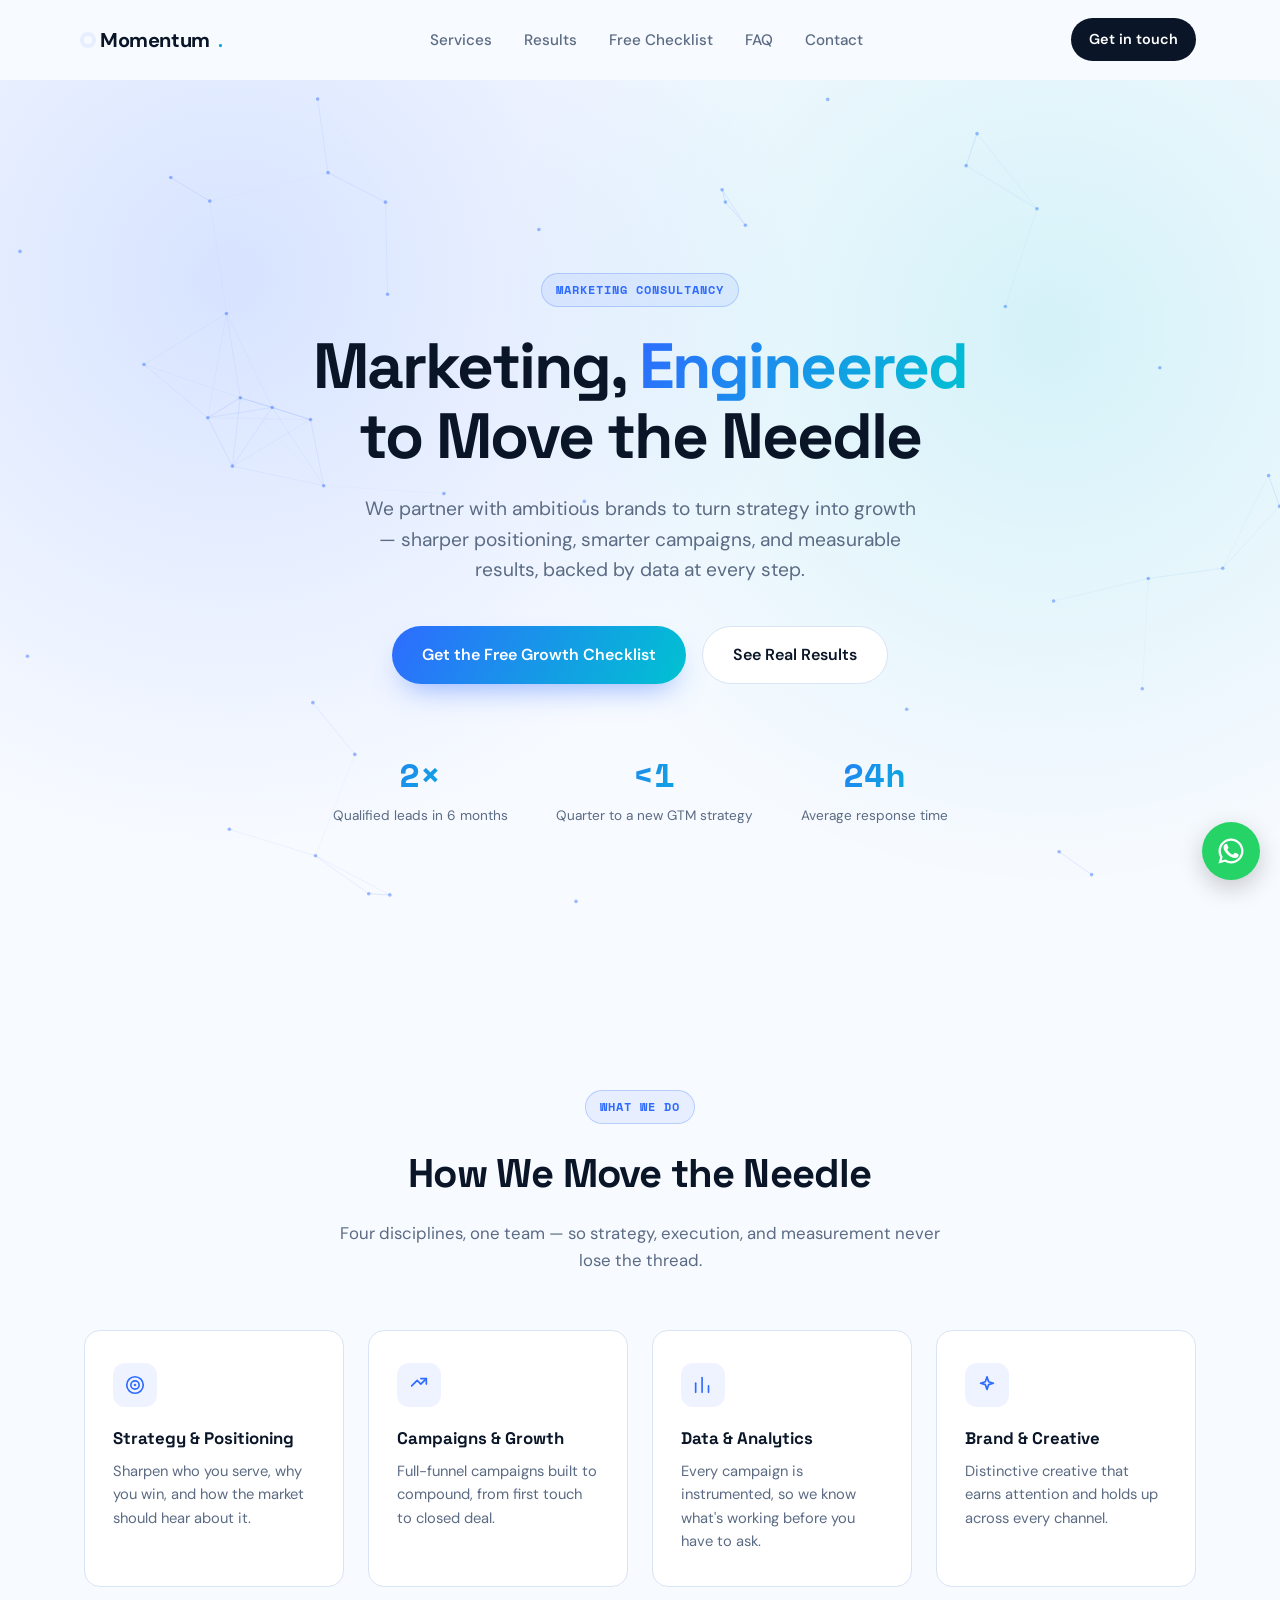
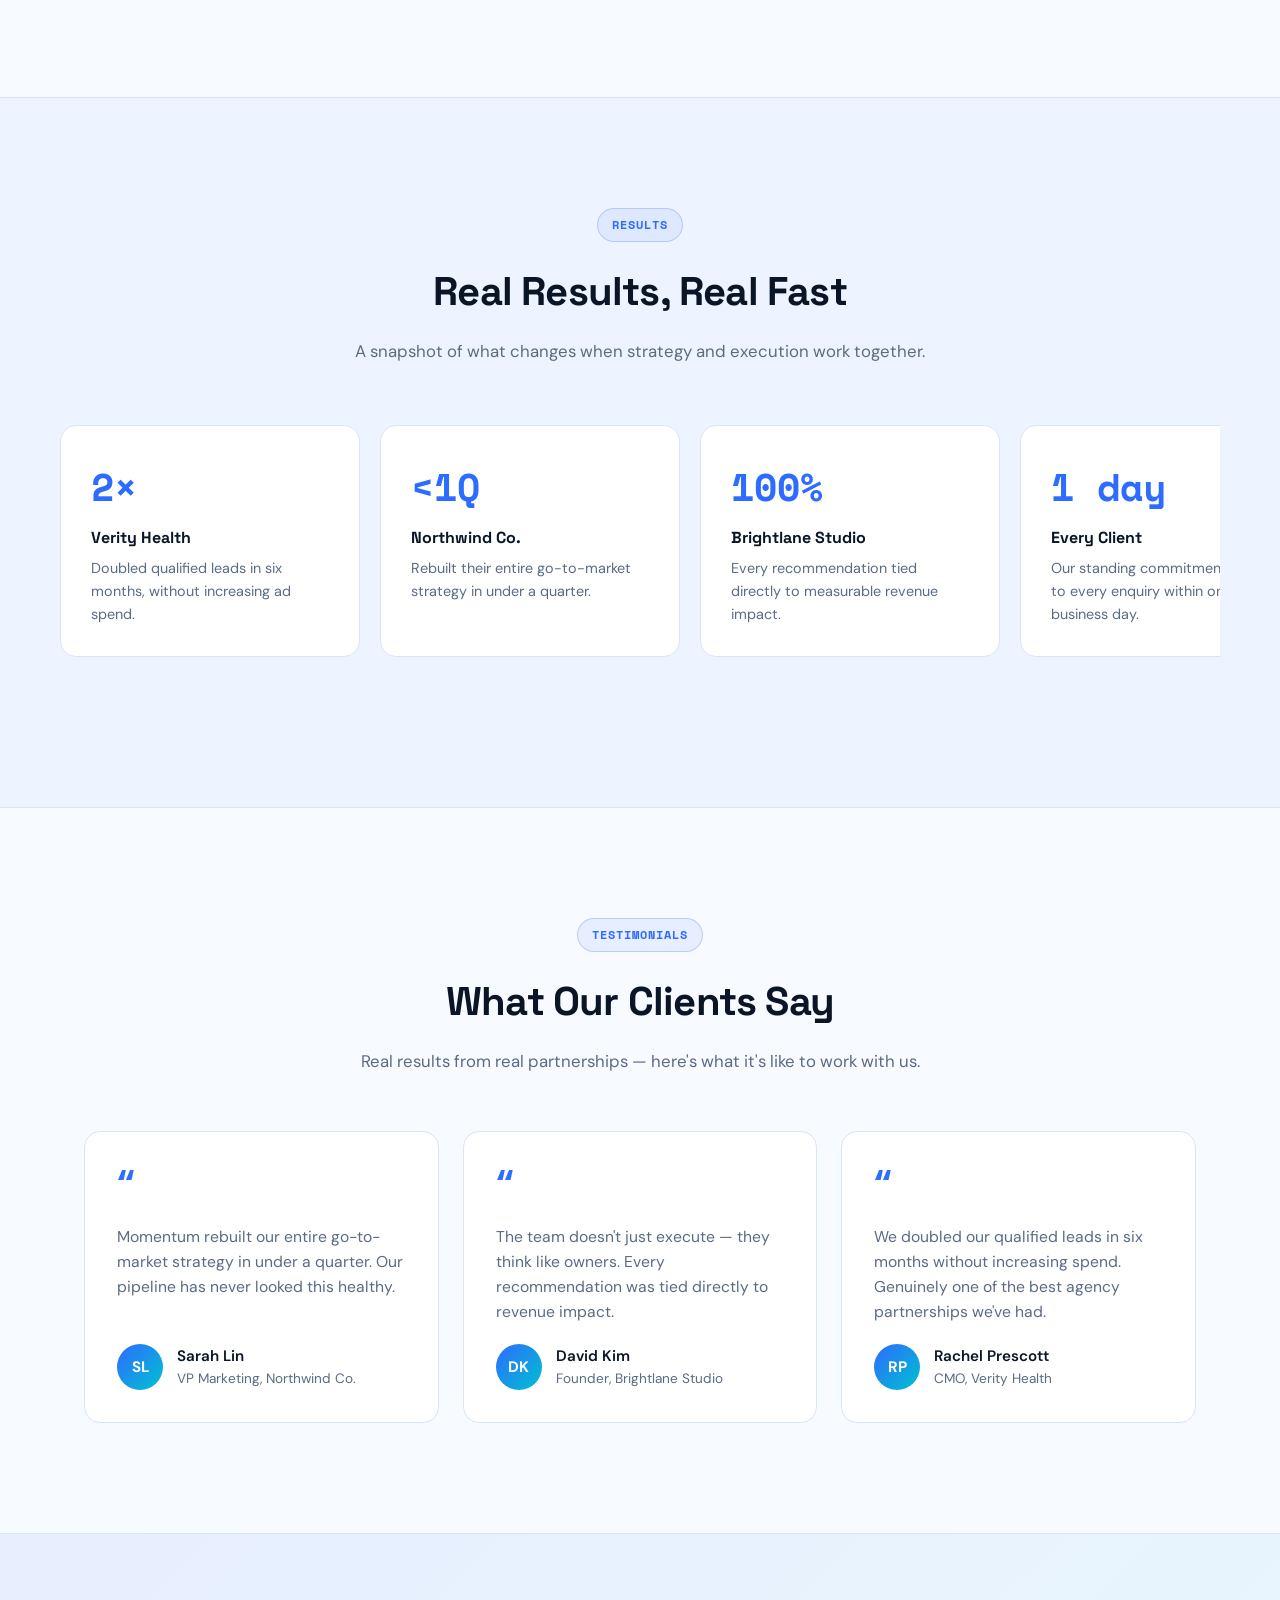
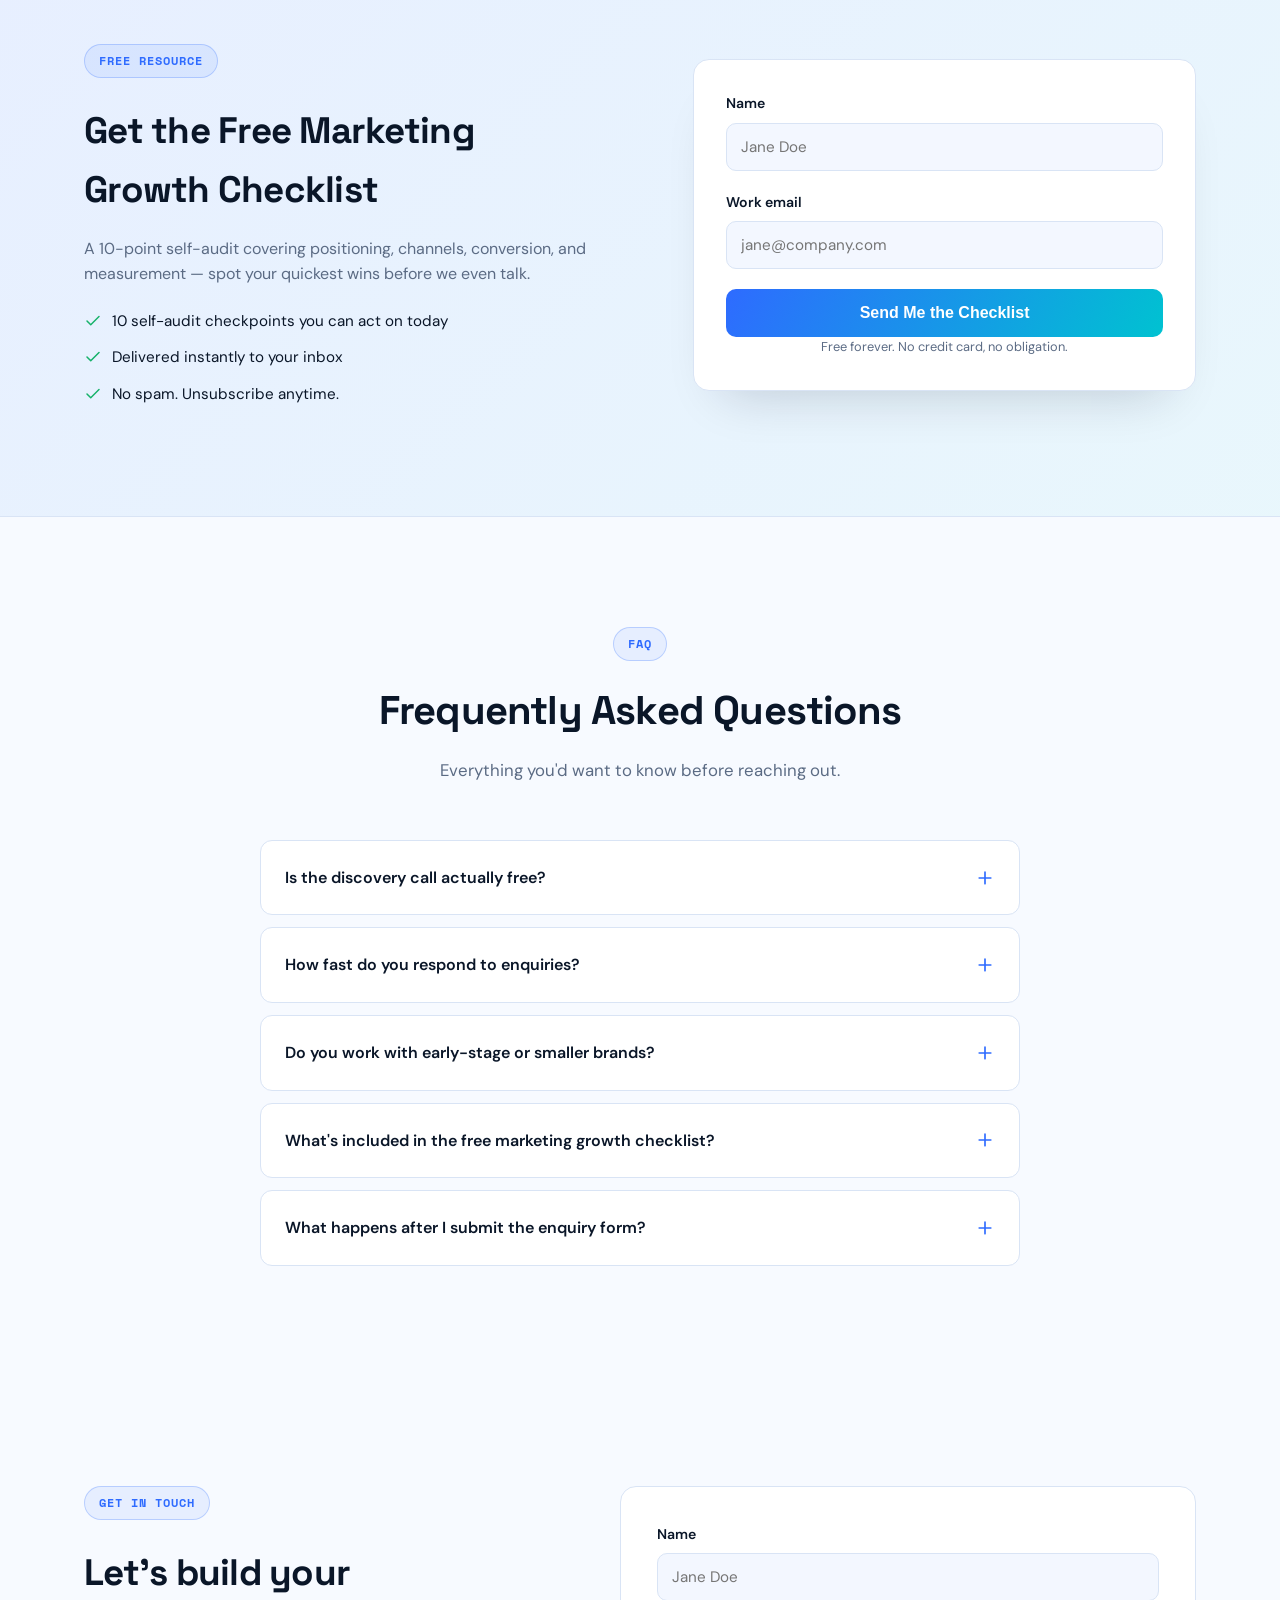
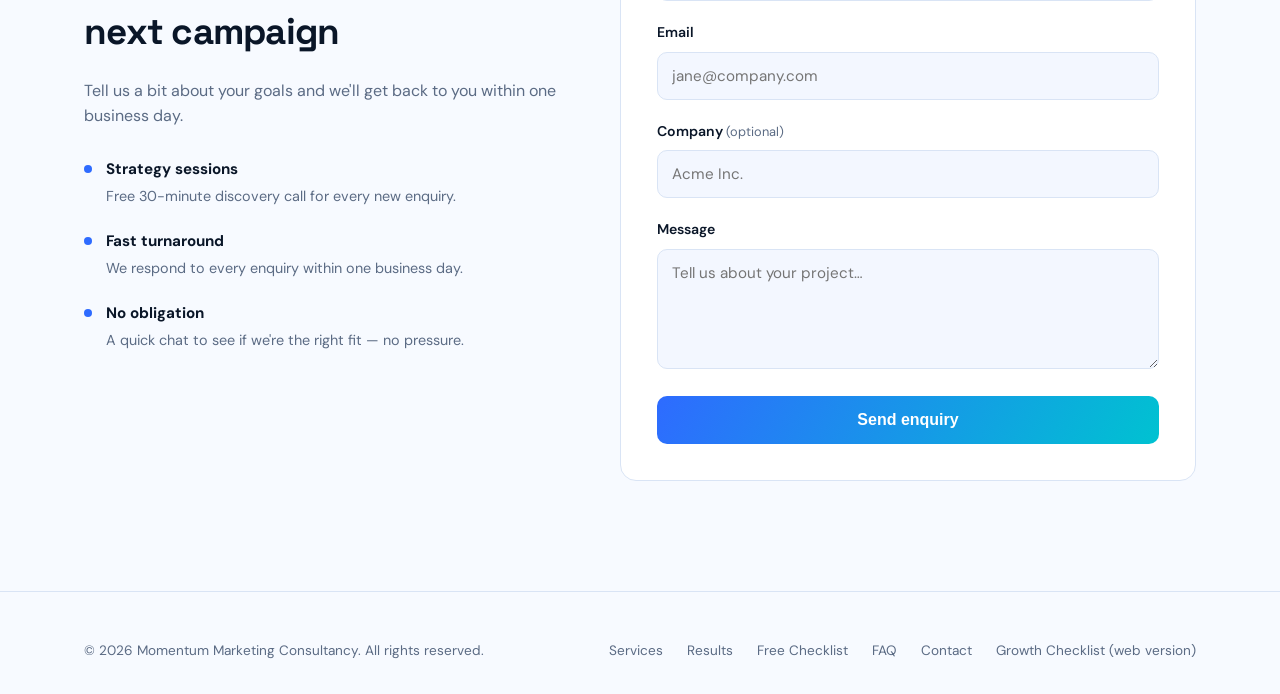
==== commit c8304df8: "Add floating WhatsApp widget Fixed bottom-right button linking to wa.me with a pre-filled greeting, " ====
--- a/index.html
+++ b/index.html
@@ -374,6 +374,16 @@
   </div>
 </footer>
 
+<a
+  class="whatsapp-widget"
+  href="https://wa.me/6593516241?text=Hi%20Momentum%2C%20I%20have%20a%20question%20about%20your%20marketing%20services."
+  target="_blank"
+  rel="noopener"
+  aria-label="Chat with us on WhatsApp"
+>
+  <svg width="30" height="30" viewBox="0 0 24 24" fill="currentColor" aria-hidden="true"><path d="M17.472 14.382c-.297-.149-1.758-.867-2.03-.967-.273-.099-.471-.148-.67.15-.197.297-.767.966-.94 1.164-.173.199-.347.223-.644.075-.297-.15-1.255-.463-2.39-1.475-.883-.788-1.48-1.761-1.653-2.059-.173-.297-.018-.458.13-.606.134-.133.298-.347.446-.52.149-.174.198-.298.298-.497.099-.198.05-.371-.025-.52-.075-.149-.669-1.612-.916-2.207-.242-.579-.487-.5-.669-.51-.173-.008-.371-.01-.57-.01-.198 0-.52.074-.792.372-.272.297-1.04 1.016-1.04 2.479 0 1.462 1.065 2.875 1.213 3.074.149.198 2.096 3.2 5.077 4.487.709.306 1.262.489 1.694.625.712.227 1.36.195 1.871.118.571-.085 1.758-.719 2.006-1.413.248-.694.248-1.289.173-1.413-.074-.124-.272-.198-.57-.347z"/><path d="M12.001 2C6.478 2 2 6.478 2 12c0 1.82.487 3.53 1.34 5.007L2 22l5.13-1.316A9.94 9.94 0 0012.001 22C17.523 22 22 17.523 22 12S17.523 2 12.001 2zm0 18.15a8.13 8.13 0 01-4.146-1.135l-.297-.176-3.045.78.813-2.968-.194-.305A8.13 8.13 0 013.85 12c0-4.5 3.65-8.15 8.15-8.15S20.15 7.5 20.15 12s-3.65 8.15-8.15 8.15z"/></svg>
+</a>
+
 <script src="script.js"></script>
 
 </body>
--- a/styles.css
+++ b/styles.css
@@ -791,3 +791,38 @@
   section { padding: 80px 0; }
   .gallery-card { flex-basis: 260px; }
 }
+
+.whatsapp-widget {
+  position: fixed;
+  right: 20px;
+  bottom: 20px;
+  z-index: 300;
+  display: flex;
+  align-items: center;
+  justify-content: center;
+  width: 58px;
+  height: 58px;
+  border-radius: 50%;
+  background: #25d366;
+  color: #fff;
+  box-shadow: 0 8px 24px rgba(0, 0, 0, 0.2);
+  transition: transform 0.2s ease, box-shadow 0.2s ease;
+}
+
+.whatsapp-widget:hover {
+  transform: translateY(-3px);
+  box-shadow: 0 12px 28px rgba(0, 0, 0, 0.25);
+}
+
+.whatsapp-widget:focus-visible {
+  outline: 2px solid var(--accent);
+  outline-offset: 3px;
+}
+
+@media (prefers-reduced-motion: reduce) {
+  .whatsapp-widget { transition: none; }
+}
+
+@media (max-width: 480px) {
+  .whatsapp-widget { right: 16px; bottom: 16px; width: 52px; height: 52px; }
+}
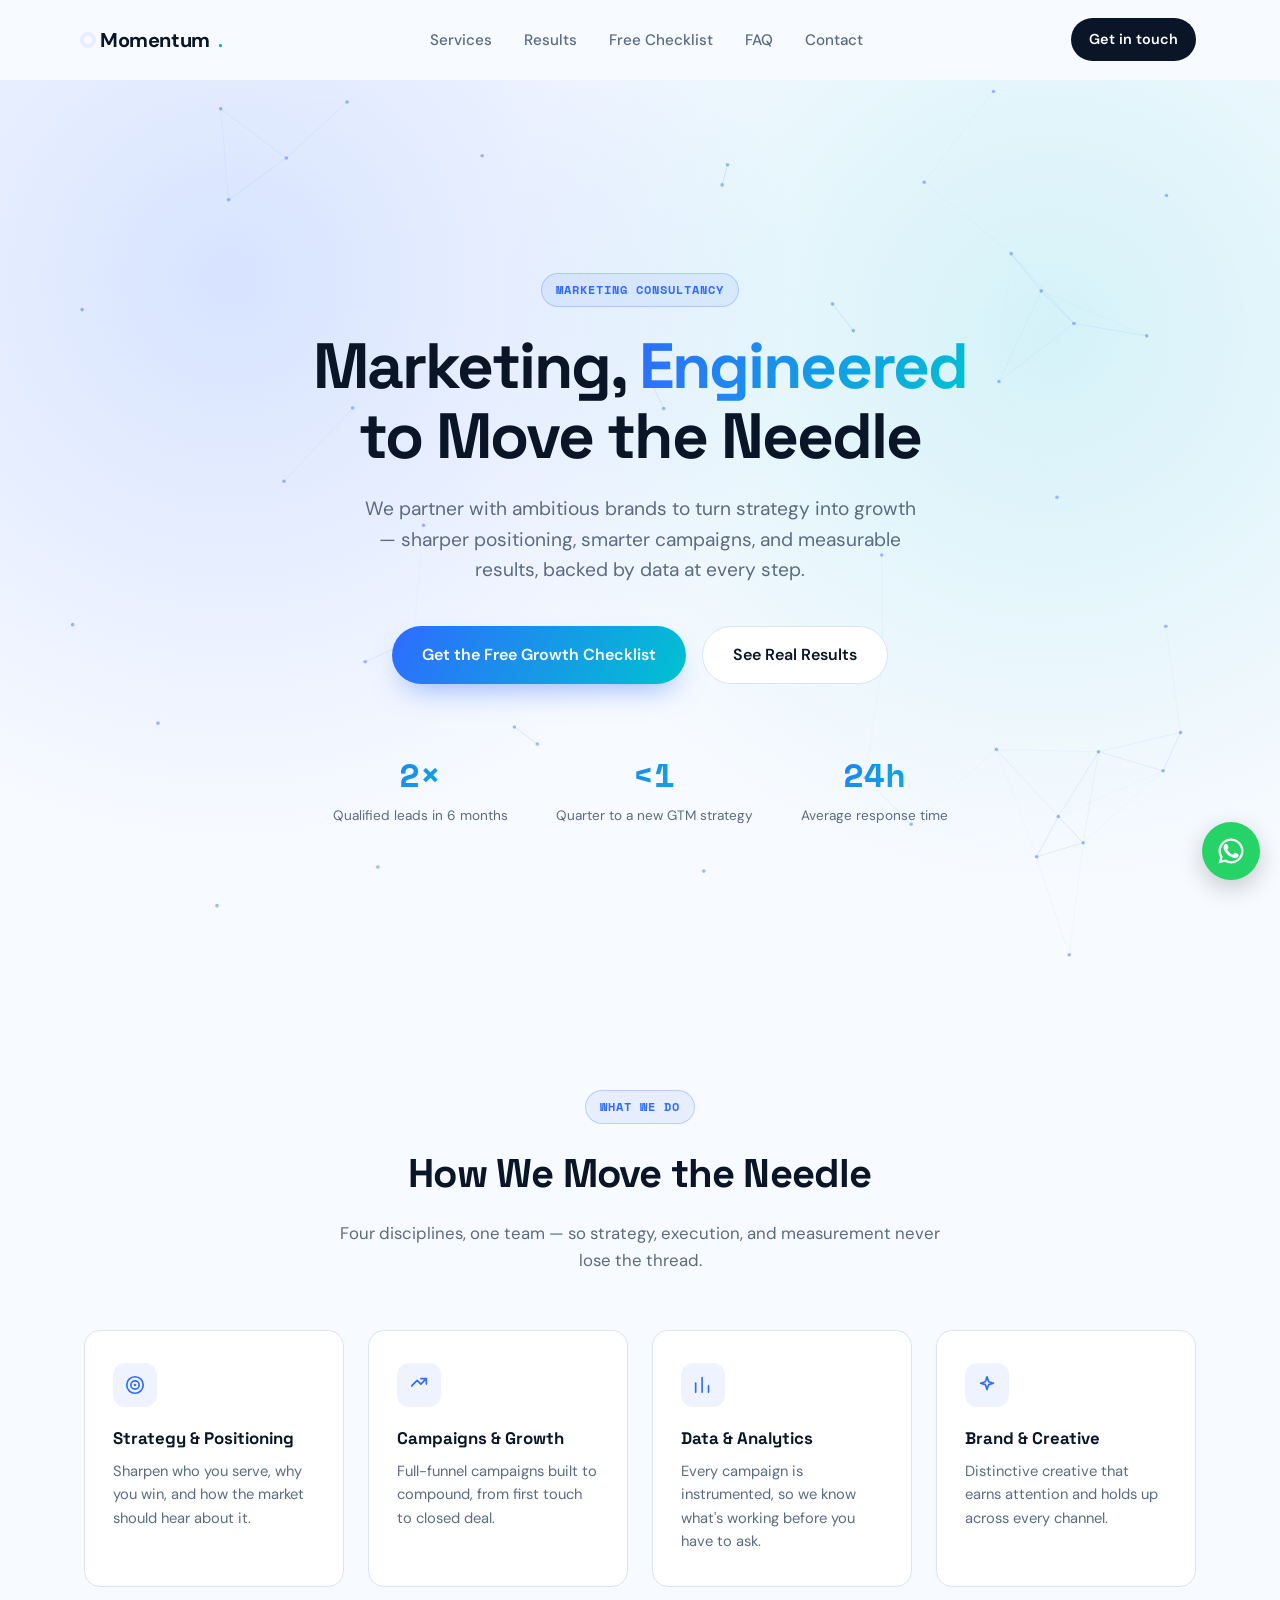
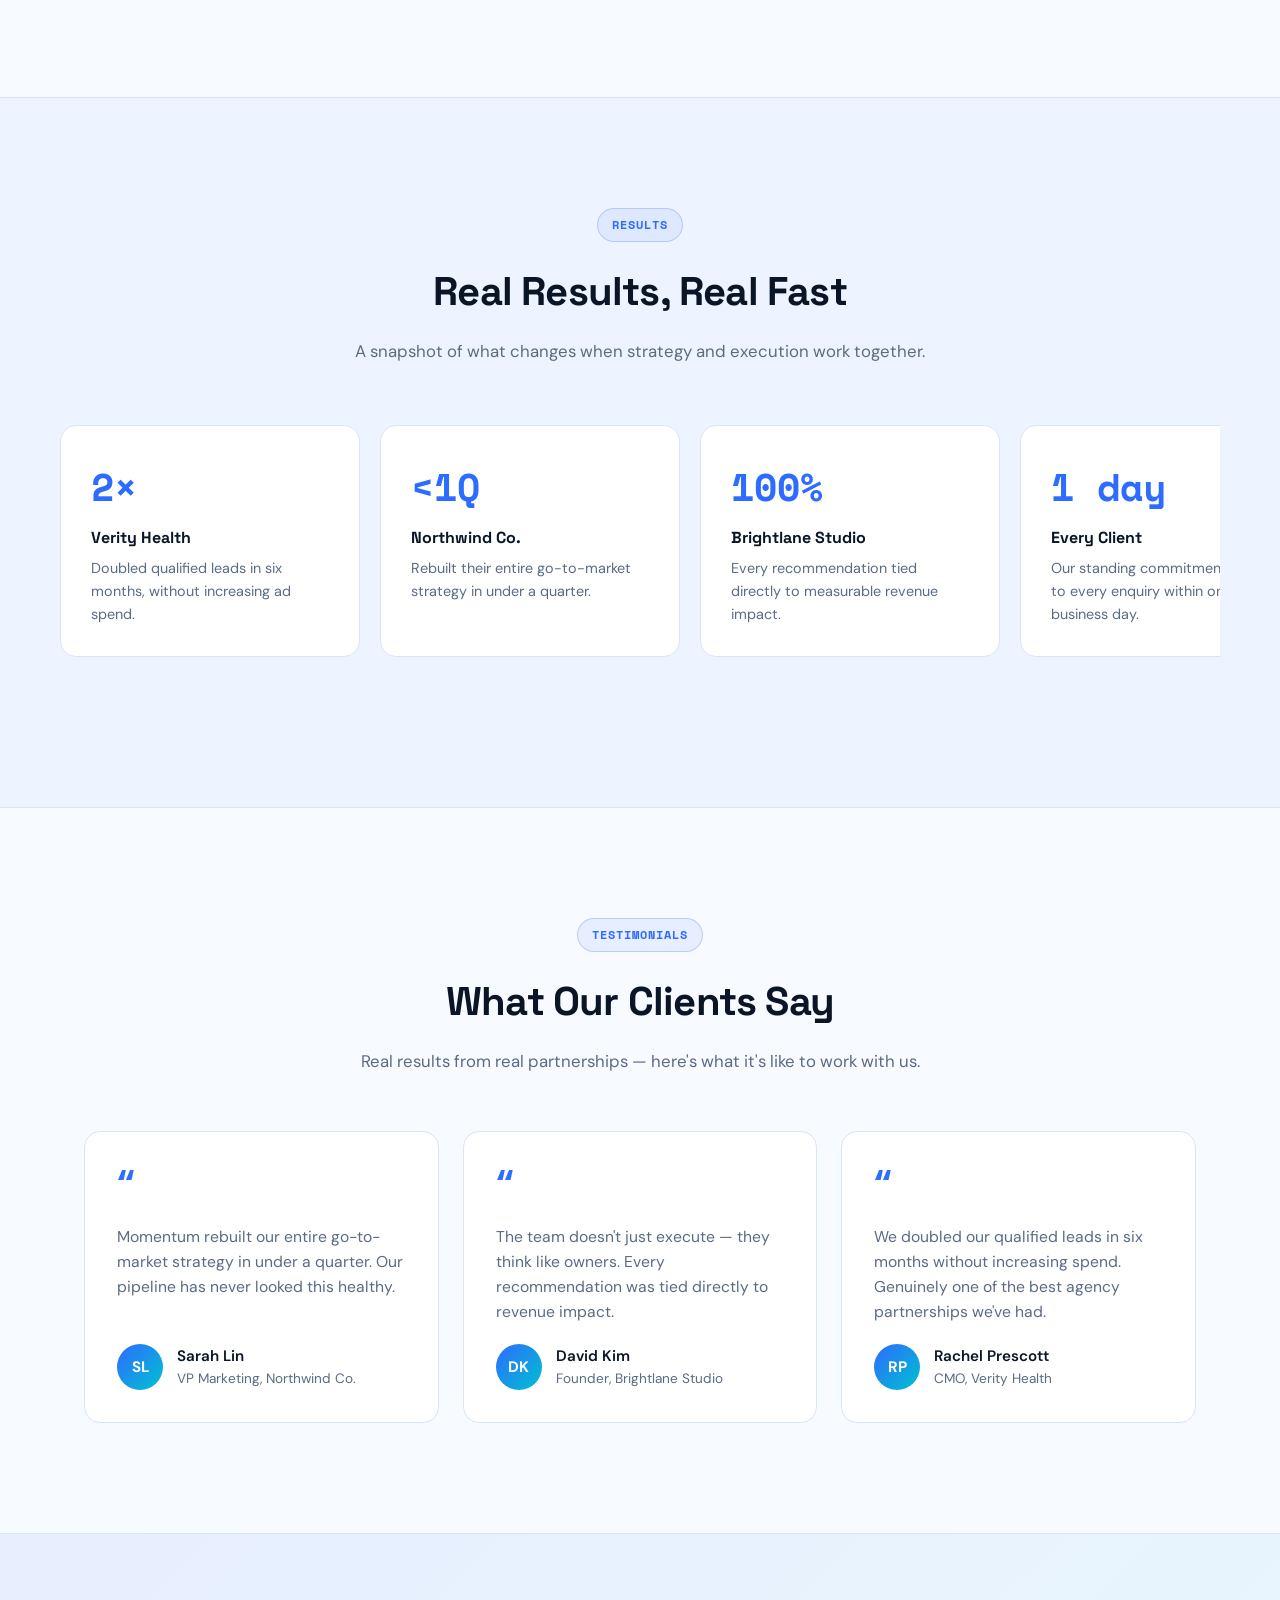
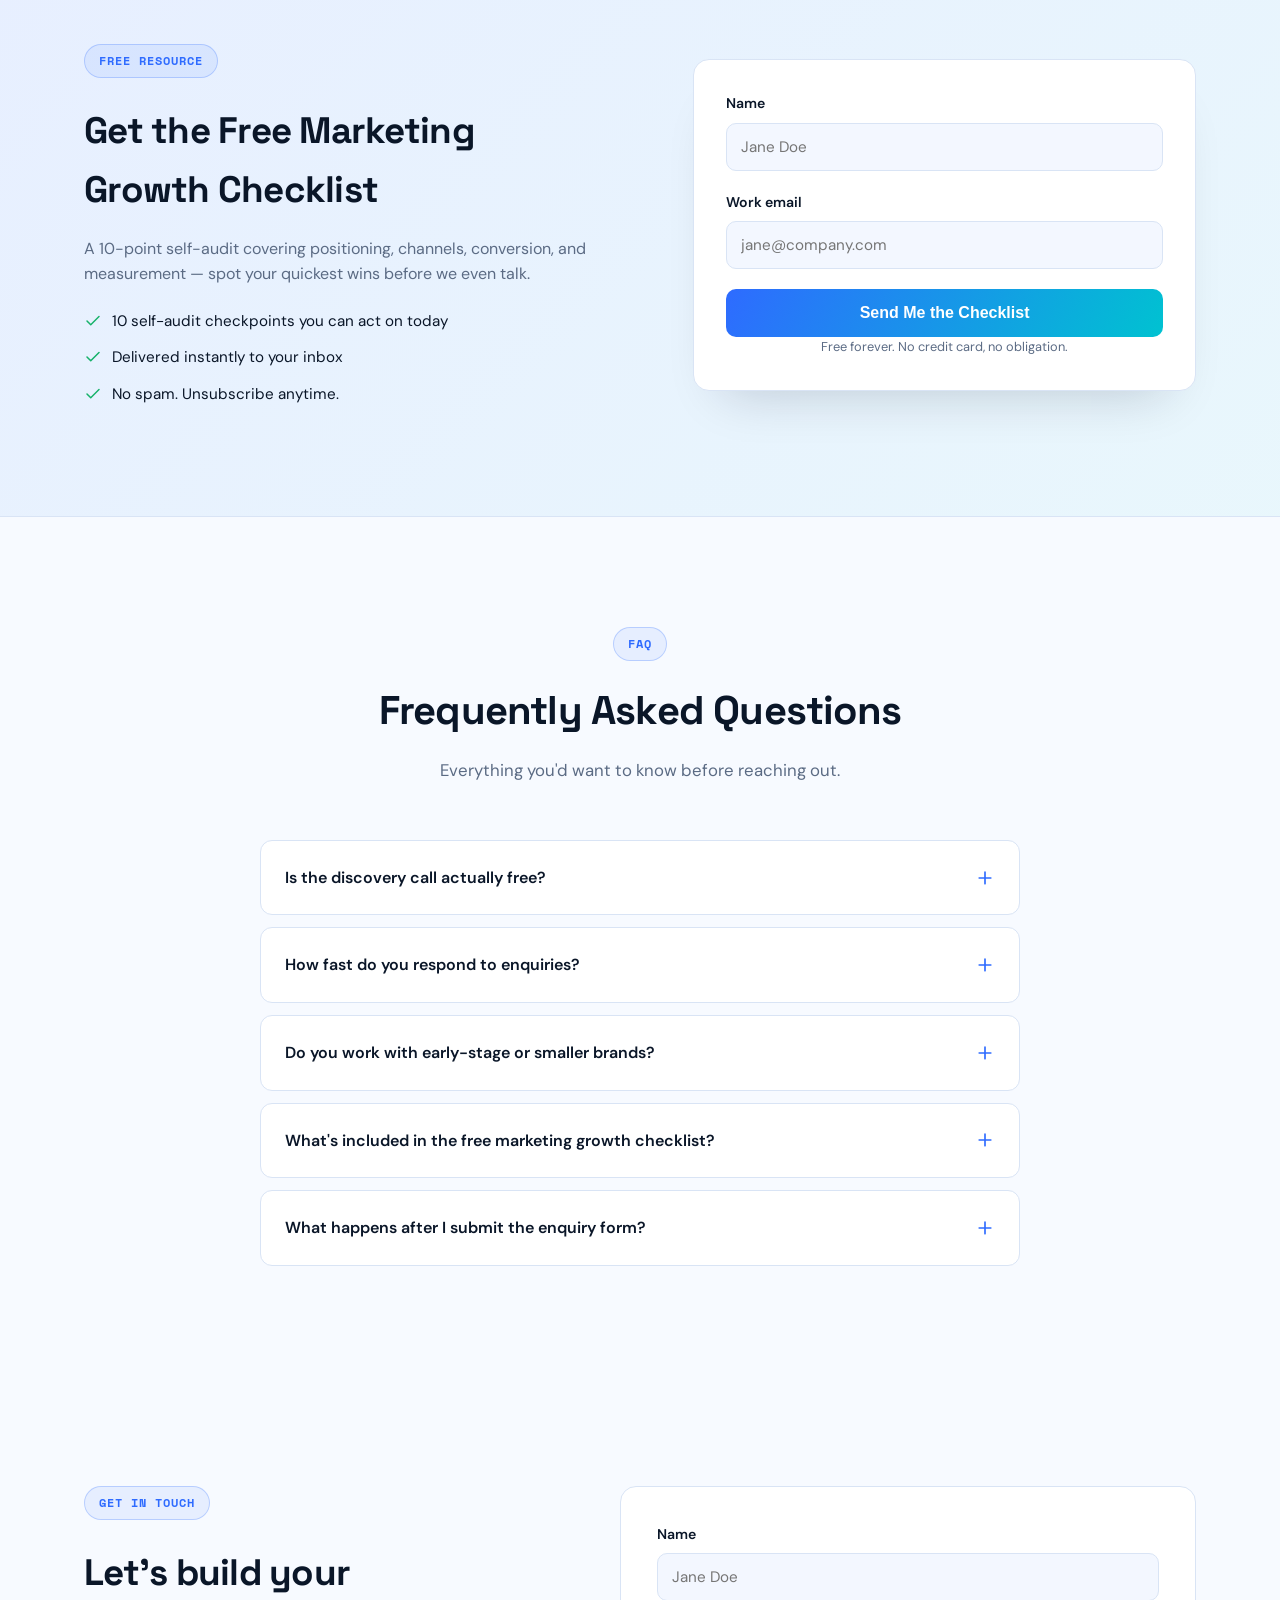
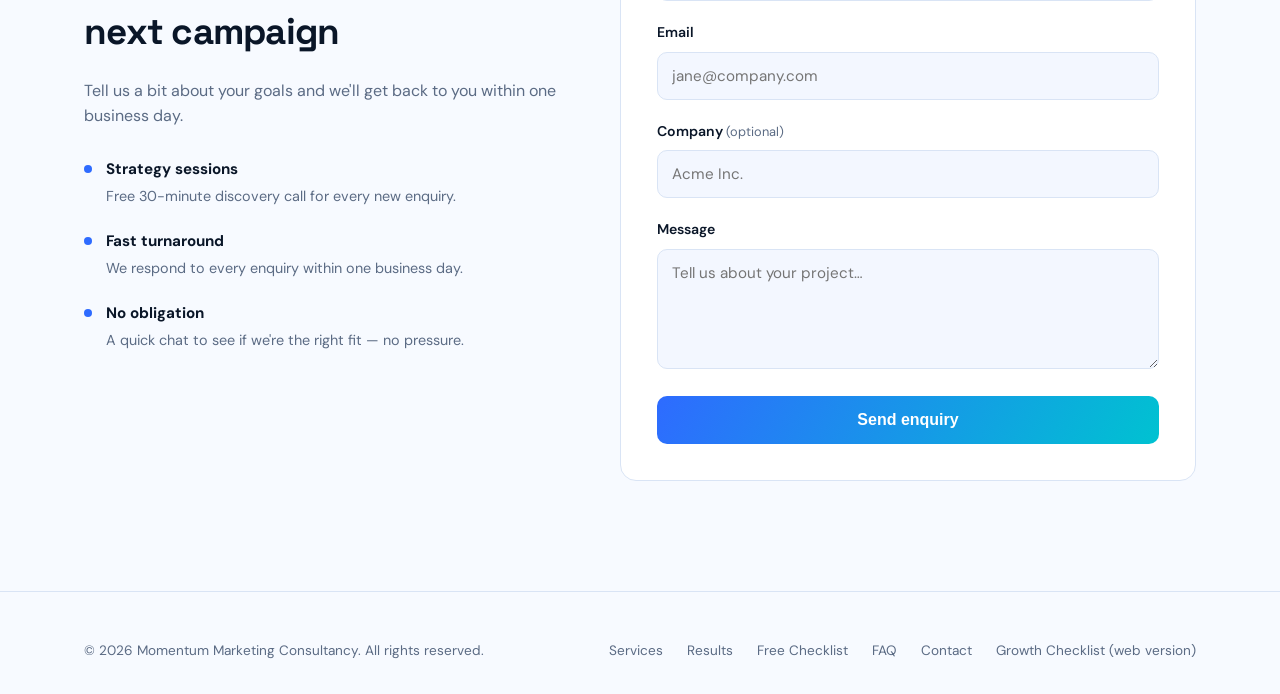
==== commit 0798912d: "Add FAQ panel to WhatsApp widget Clicking the widget now shows 5 common questions that deep-link int" ====
--- a/index.html
+++ b/index.html
@@ -374,15 +374,26 @@
   </div>
 </footer>
 
-<a
-  class="whatsapp-widget"
-  href="https://wa.me/6593516241?text=Hi%20Momentum%2C%20I%20have%20a%20question%20about%20your%20marketing%20services."
-  target="_blank"
-  rel="noopener"
-  aria-label="Chat with us on WhatsApp"
->
-  <svg width="30" height="30" viewBox="0 0 24 24" fill="currentColor" aria-hidden="true"><path d="M17.472 14.382c-.297-.149-1.758-.867-2.03-.967-.273-.099-.471-.148-.67.15-.197.297-.767.966-.94 1.164-.173.199-.347.223-.644.075-.297-.15-1.255-.463-2.39-1.475-.883-.788-1.48-1.761-1.653-2.059-.173-.297-.018-.458.13-.606.134-.133.298-.347.446-.52.149-.174.198-.298.298-.497.099-.198.05-.371-.025-.52-.075-.149-.669-1.612-.916-2.207-.242-.579-.487-.5-.669-.51-.173-.008-.371-.01-.57-.01-.198 0-.52.074-.792.372-.272.297-1.04 1.016-1.04 2.479 0 1.462 1.065 2.875 1.213 3.074.149.198 2.096 3.2 5.077 4.487.709.306 1.262.489 1.694.625.712.227 1.36.195 1.871.118.571-.085 1.758-.719 2.006-1.413.248-.694.248-1.289.173-1.413-.074-.124-.272-.198-.57-.347z"/><path d="M12.001 2C6.478 2 2 6.478 2 12c0 1.82.487 3.53 1.34 5.007L2 22l5.13-1.316A9.94 9.94 0 0012.001 22C17.523 22 22 17.523 22 12S17.523 2 12.001 2zm0 18.15a8.13 8.13 0 01-4.146-1.135l-.297-.176-3.045.78.813-2.968-.194-.305A8.13 8.13 0 013.85 12c0-4.5 3.65-8.15 8.15-8.15S20.15 7.5 20.15 12s-3.65 8.15-8.15 8.15z"/></svg>
-</a>
+<div class="whatsapp-container">
+  <div class="whatsapp-panel" id="whatsapp-panel" role="dialog" aria-label="Chat with Momentum on WhatsApp" hidden>
+    <div class="whatsapp-panel-head">
+      <strong>Chat with us</strong>
+      <p>Tap a question to start on WhatsApp, or ask us anything.</p>
+    </div>
+    <ul class="whatsapp-faq-list">
+      <li><a href="https://wa.me/6593516241?text=Hi%20Momentum%2C%20is%20the%20discovery%20call%20actually%20free%3F" target="_blank" rel="noopener">Is the discovery call actually free?</a></li>
+      <li><a href="https://wa.me/6593516241?text=Hi%20Momentum%2C%20how%20fast%20do%20you%20respond%20to%20enquiries%3F" target="_blank" rel="noopener">How fast do you respond to enquiries?</a></li>
+      <li><a href="https://wa.me/6593516241?text=Hi%20Momentum%2C%20do%20you%20work%20with%20early-stage%20or%20smaller%20brands%3F" target="_blank" rel="noopener">Do you work with early-stage or smaller brands?</a></li>
+      <li><a href="https://wa.me/6593516241?text=Hi%20Momentum%2C%20what%27s%20included%20in%20the%20free%20marketing%20growth%20checklist%3F" target="_blank" rel="noopener">What's included in the free marketing growth checklist?</a></li>
+      <li><a href="https://wa.me/6593516241?text=Hi%20Momentum%2C%20what%20happens%20after%20I%20submit%20the%20enquiry%20form%3F" target="_blank" rel="noopener">What happens after I submit the enquiry form?</a></li>
+    </ul>
+    <a class="whatsapp-panel-cta" href="https://wa.me/6593516241?text=Hi%20Momentum%2C%20I%20have%20a%20question%20about%20your%20marketing%20services." target="_blank" rel="noopener">Ask something else on WhatsApp</a>
+  </div>
+  <button type="button" class="whatsapp-widget" id="whatsapp-toggle" aria-haspopup="dialog" aria-expanded="false" aria-controls="whatsapp-panel" aria-label="Open WhatsApp FAQ chat">
+    <svg class="whatsapp-icon" width="30" height="30" viewBox="0 0 24 24" fill="currentColor" aria-hidden="true"><path d="M17.472 14.382c-.297-.149-1.758-.867-2.03-.967-.273-.099-.471-.148-.67.15-.197.297-.767.966-.94 1.164-.173.199-.347.223-.644.075-.297-.15-1.255-.463-2.39-1.475-.883-.788-1.48-1.761-1.653-2.059-.173-.297-.018-.458.13-.606.134-.133.298-.347.446-.52.149-.174.198-.298.298-.497.099-.198.05-.371-.025-.52-.075-.149-.669-1.612-.916-2.207-.242-.579-.487-.5-.669-.51-.173-.008-.371-.01-.57-.01-.198 0-.52.074-.792.372-.272.297-1.04 1.016-1.04 2.479 0 1.462 1.065 2.875 1.213 3.074.149.198 2.096 3.2 5.077 4.487.709.306 1.262.489 1.694.625.712.227 1.36.195 1.871.118.571-.085 1.758-.719 2.006-1.413.248-.694.248-1.289.173-1.413-.074-.124-.272-.198-.57-.347z"/><path d="M12.001 2C6.478 2 2 6.478 2 12c0 1.82.487 3.53 1.34 5.007L2 22l5.13-1.316A9.94 9.94 0 0012.001 22C17.523 22 22 17.523 22 12S17.523 2 12.001 2zm0 18.15a8.13 8.13 0 01-4.146-1.135l-.297-.176-3.045.78.813-2.968-.194-.305A8.13 8.13 0 013.85 12c0-4.5 3.65-8.15 8.15-8.15S20.15 7.5 20.15 12s-3.65 8.15-8.15 8.15z"/></svg>
+    <svg class="whatsapp-icon whatsapp-icon-close" width="26" height="26" viewBox="0 0 24 24" fill="none" stroke="currentColor" stroke-width="2" stroke-linecap="round" aria-hidden="true"><path d="M6 6l12 12M18 6L6 18"></path></svg>
+  </button>
+</div>
 
 <script src="script.js"></script>
 
--- a/styles.css
+++ b/styles.css
@@ -792,21 +792,31 @@
   .gallery-card { flex-basis: 260px; }
 }
 
-.whatsapp-widget {
+.whatsapp-container {
   position: fixed;
   right: 20px;
   bottom: 20px;
   z-index: 300;
   display: flex;
+  flex-direction: column;
+  align-items: flex-end;
+  gap: 14px;
+}
+
+.whatsapp-widget {
+  display: flex;
   align-items: center;
   justify-content: center;
   width: 58px;
   height: 58px;
+  border: none;
   border-radius: 50%;
   background: #25d366;
   color: #fff;
+  cursor: pointer;
   box-shadow: 0 8px 24px rgba(0, 0, 0, 0.2);
   transition: transform 0.2s ease, box-shadow 0.2s ease;
+  flex-shrink: 0;
 }
 
 .whatsapp-widget:hover {
@@ -819,10 +829,67 @@
   outline-offset: 3px;
 }
 
+.whatsapp-icon-close { display: none; }
+
+.whatsapp-widget[aria-expanded="true"] .whatsapp-icon { display: none; }
+.whatsapp-widget[aria-expanded="true"] .whatsapp-icon-close { display: block; }
+
 @media (prefers-reduced-motion: reduce) {
   .whatsapp-widget { transition: none; }
 }
 
 @media (max-width: 480px) {
-  .whatsapp-widget { right: 16px; bottom: 16px; width: 52px; height: 52px; }
-}
+  .whatsapp-container { right: 16px; bottom: 16px; }
+  .whatsapp-widget { width: 52px; height: 52px; }
+}
+
+.whatsapp-panel {
+  width: 300px;
+  max-width: calc(100vw - 32px);
+  background: var(--surface);
+  border: 1px solid var(--border);
+  border-radius: var(--radius);
+  box-shadow: 0 20px 48px rgba(10, 22, 40, 0.18);
+  overflow: hidden;
+}
+
+.whatsapp-panel-head {
+  padding: 16px 18px;
+  background: linear-gradient(120deg, var(--accent), var(--accent-2));
+  color: #fff;
+}
+
+.whatsapp-panel-head strong { display: block; font-family: var(--font-heading); font-size: 1.05rem; }
+.whatsapp-panel-head p { margin-top: 4px; font-size: 0.85rem; opacity: 0.9; }
+
+.whatsapp-faq-list { list-style: none; padding: 8px; }
+
+.whatsapp-faq-list a {
+  display: block;
+  padding: 10px 12px;
+  border-radius: 10px;
+  color: var(--text);
+  text-decoration: none;
+  font-size: 0.88rem;
+  line-height: 1.35;
+  transition: background 0.15s ease;
+}
+
+.whatsapp-faq-list a:hover,
+.whatsapp-faq-list a:focus-visible {
+  background: var(--accent-soft);
+  color: var(--accent);
+}
+
+.whatsapp-panel-cta {
+  display: block;
+  margin: 4px 8px 12px;
+  padding: 10px 12px;
+  border-radius: 10px;
+  background: #25d366;
+  color: #fff;
+  text-align: center;
+  font-weight: 600;
+  font-size: 0.88rem;
+  text-decoration: none;
+}
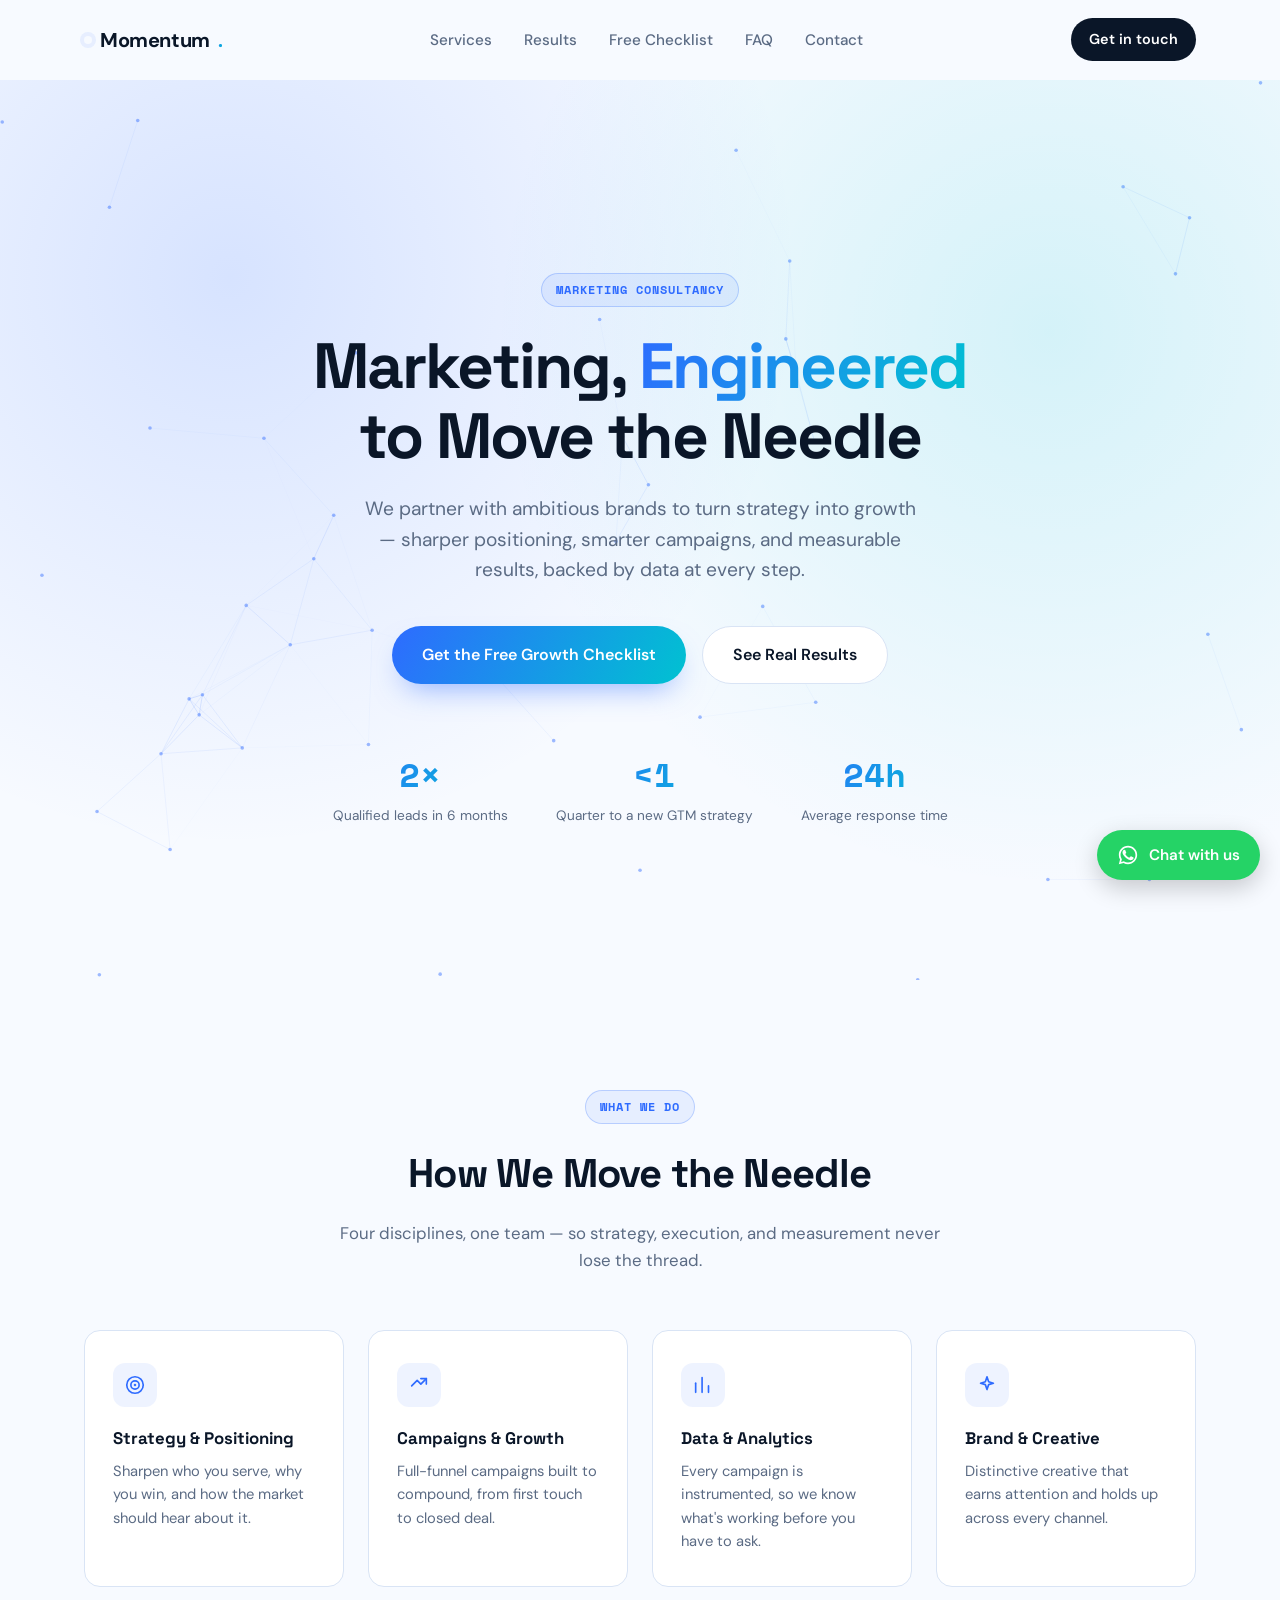
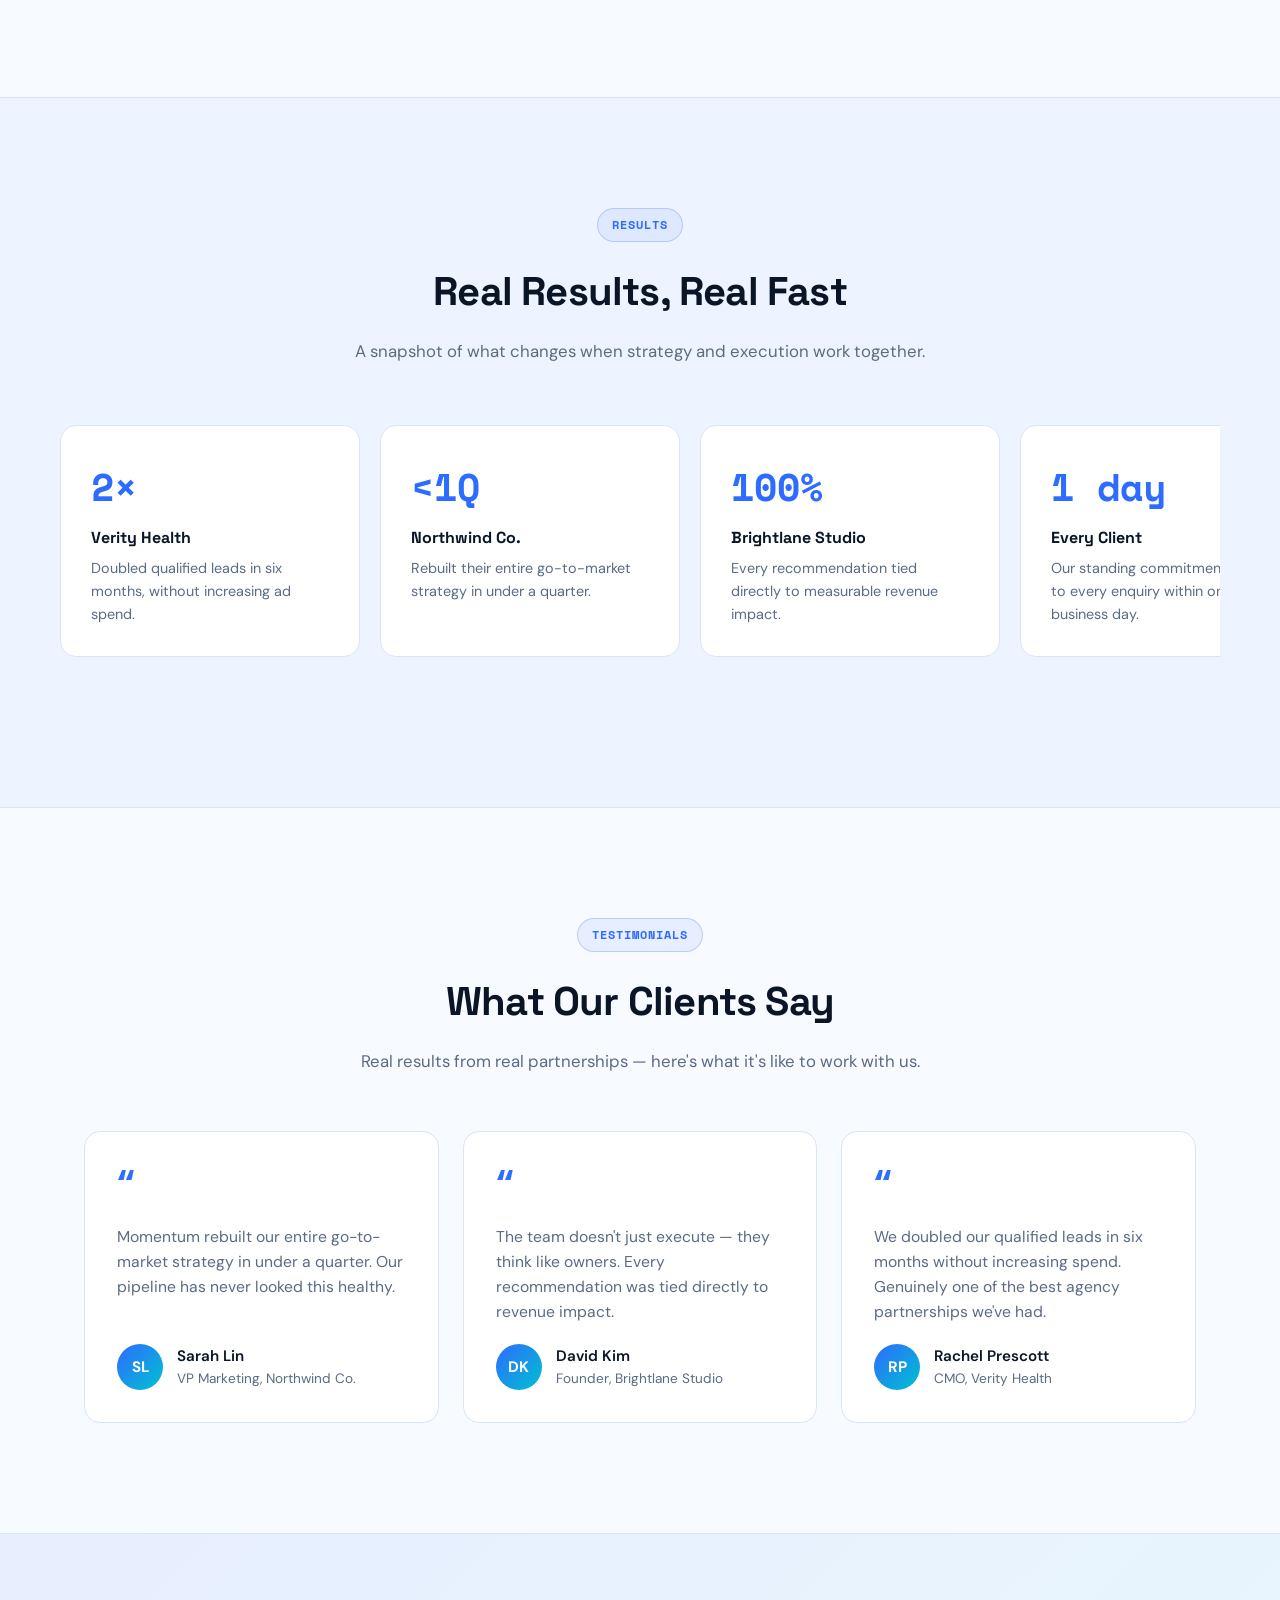
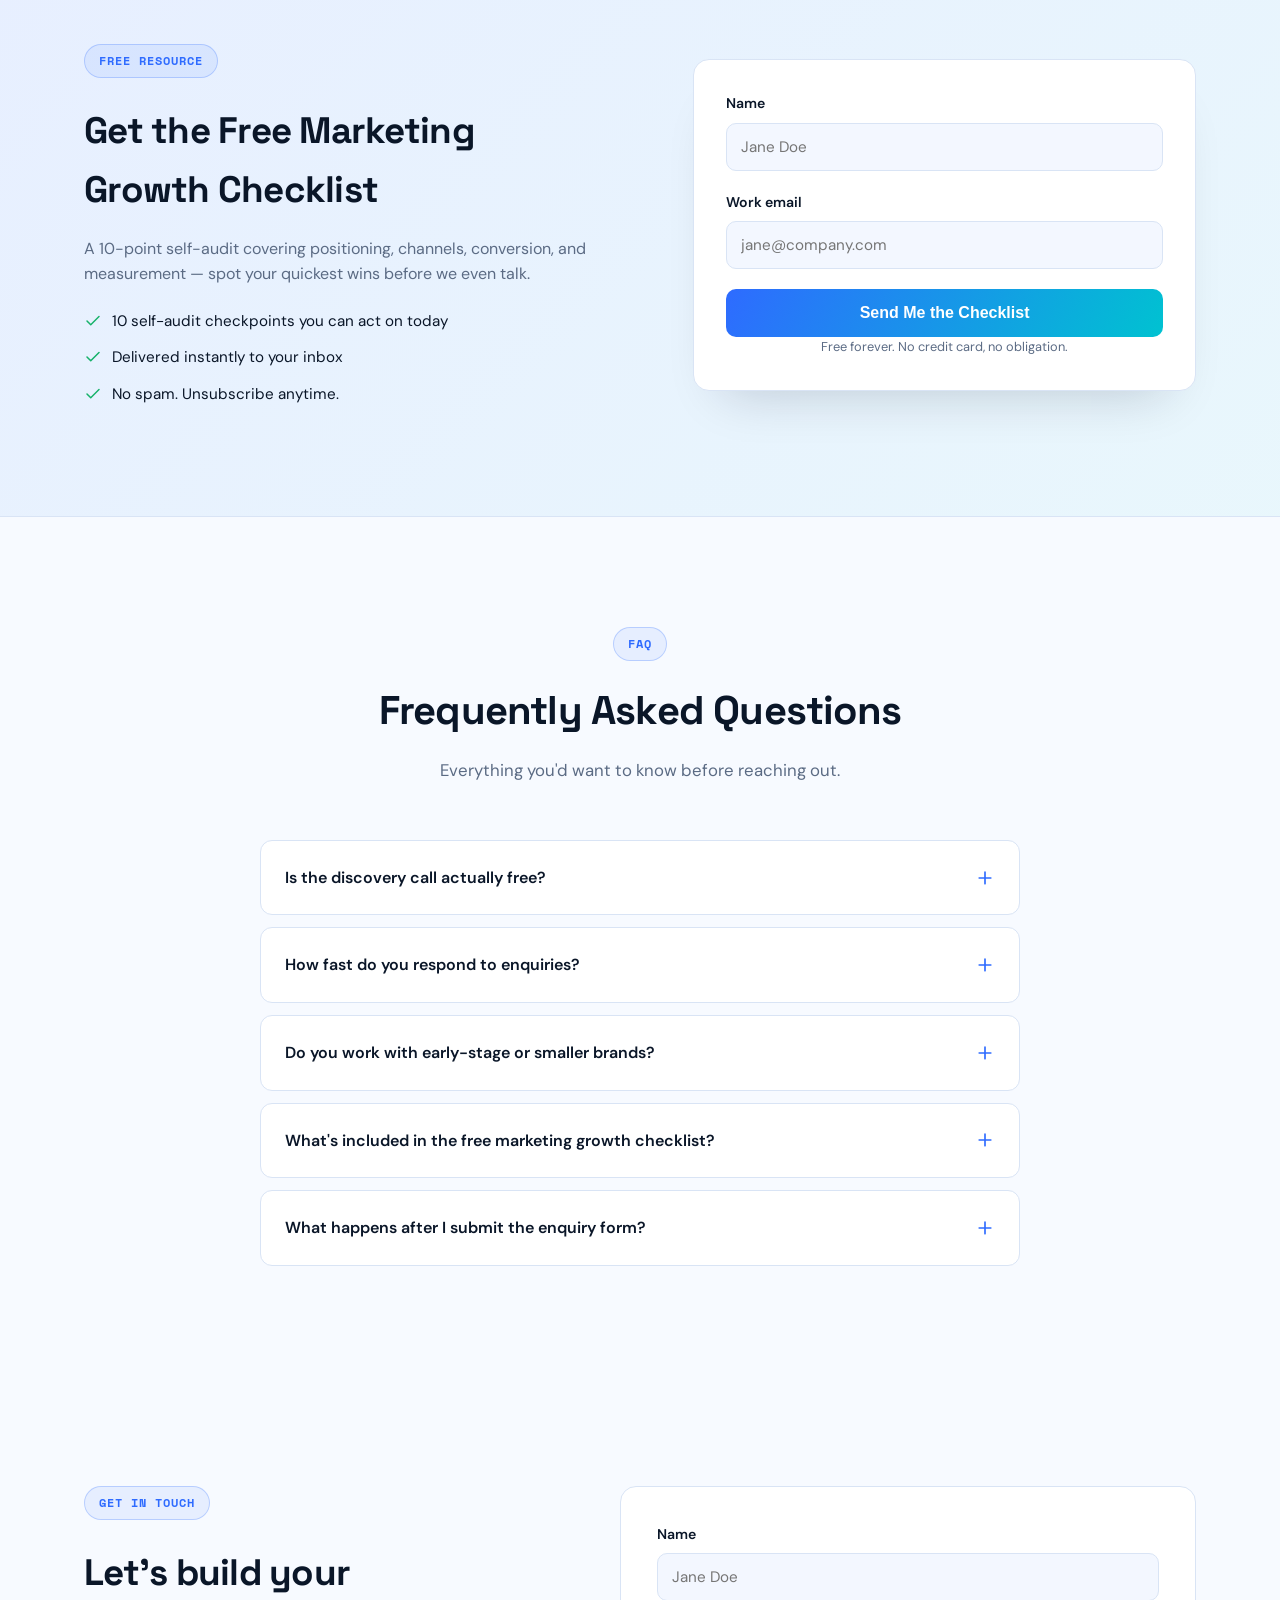
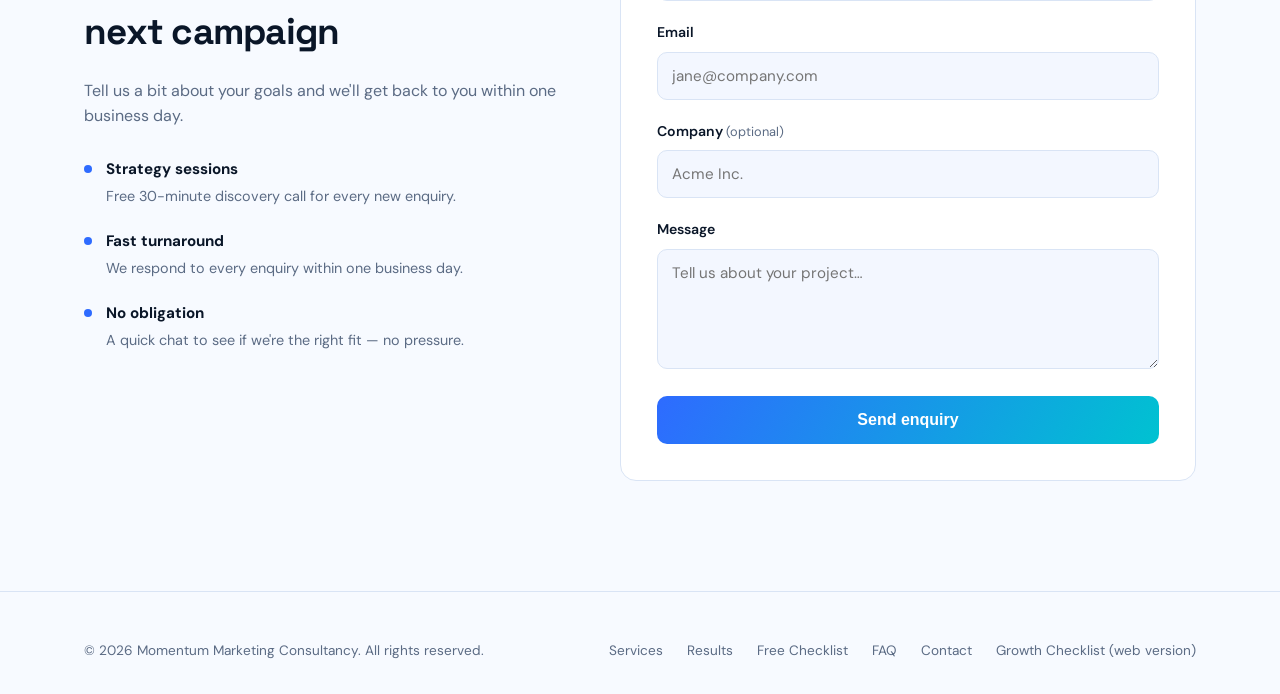
==== commit 06fac403: "Redesign WhatsApp widget as labeled button with custom query input Button now reads "Chat with us" i" ====
--- a/index.html
+++ b/index.html
@@ -378,20 +378,26 @@
   <div class="whatsapp-panel" id="whatsapp-panel" role="dialog" aria-label="Chat with Momentum on WhatsApp" hidden>
     <div class="whatsapp-panel-head">
       <strong>Chat with us</strong>
-      <p>Tap a question to start on WhatsApp, or ask us anything.</p>
+      <p>Pick a question or send your own — it opens a WhatsApp chat with us.</p>
     </div>
     <ul class="whatsapp-faq-list">
-      <li><a href="https://wa.me/6593516241?text=Hi%20Momentum%2C%20is%20the%20discovery%20call%20actually%20free%3F" target="_blank" rel="noopener">Is the discovery call actually free?</a></li>
-      <li><a href="https://wa.me/6593516241?text=Hi%20Momentum%2C%20how%20fast%20do%20you%20respond%20to%20enquiries%3F" target="_blank" rel="noopener">How fast do you respond to enquiries?</a></li>
-      <li><a href="https://wa.me/6593516241?text=Hi%20Momentum%2C%20do%20you%20work%20with%20early-stage%20or%20smaller%20brands%3F" target="_blank" rel="noopener">Do you work with early-stage or smaller brands?</a></li>
-      <li><a href="https://wa.me/6593516241?text=Hi%20Momentum%2C%20what%27s%20included%20in%20the%20free%20marketing%20growth%20checklist%3F" target="_blank" rel="noopener">What's included in the free marketing growth checklist?</a></li>
-      <li><a href="https://wa.me/6593516241?text=Hi%20Momentum%2C%20what%20happens%20after%20I%20submit%20the%20enquiry%20form%3F" target="_blank" rel="noopener">What happens after I submit the enquiry form?</a></li>
+      <li><button type="button" class="whatsapp-faq-btn" data-question="Is the discovery call actually free?">Is the discovery call actually free?</button></li>
+      <li><button type="button" class="whatsapp-faq-btn" data-question="How fast do you respond to enquiries?">How fast do you respond to enquiries?</button></li>
+      <li><button type="button" class="whatsapp-faq-btn" data-question="Do you work with early-stage or smaller brands?">Do you work with early-stage or smaller brands?</button></li>
+      <li><button type="button" class="whatsapp-faq-btn" data-question="What's included in the free marketing growth checklist?">What's included in the free marketing growth checklist?</button></li>
+      <li><button type="button" class="whatsapp-faq-btn" data-question="What happens after I submit the enquiry form?">What happens after I submit the enquiry form?</button></li>
     </ul>
-    <a class="whatsapp-panel-cta" href="https://wa.me/6593516241?text=Hi%20Momentum%2C%20I%20have%20a%20question%20about%20your%20marketing%20services." target="_blank" rel="noopener">Ask something else on WhatsApp</a>
-  </div>
-  <button type="button" class="whatsapp-widget" id="whatsapp-toggle" aria-haspopup="dialog" aria-expanded="false" aria-controls="whatsapp-panel" aria-label="Open WhatsApp FAQ chat">
-    <svg class="whatsapp-icon" width="30" height="30" viewBox="0 0 24 24" fill="currentColor" aria-hidden="true"><path d="M17.472 14.382c-.297-.149-1.758-.867-2.03-.967-.273-.099-.471-.148-.67.15-.197.297-.767.966-.94 1.164-.173.199-.347.223-.644.075-.297-.15-1.255-.463-2.39-1.475-.883-.788-1.48-1.761-1.653-2.059-.173-.297-.018-.458.13-.606.134-.133.298-.347.446-.52.149-.174.198-.298.298-.497.099-.198.05-.371-.025-.52-.075-.149-.669-1.612-.916-2.207-.242-.579-.487-.5-.669-.51-.173-.008-.371-.01-.57-.01-.198 0-.52.074-.792.372-.272.297-1.04 1.016-1.04 2.479 0 1.462 1.065 2.875 1.213 3.074.149.198 2.096 3.2 5.077 4.487.709.306 1.262.489 1.694.625.712.227 1.36.195 1.871.118.571-.085 1.758-.719 2.006-1.413.248-.694.248-1.289.173-1.413-.074-.124-.272-.198-.57-.347z"/><path d="M12.001 2C6.478 2 2 6.478 2 12c0 1.82.487 3.53 1.34 5.007L2 22l5.13-1.316A9.94 9.94 0 0012.001 22C17.523 22 22 17.523 22 12S17.523 2 12.001 2zm0 18.15a8.13 8.13 0 01-4.146-1.135l-.297-.176-3.045.78.813-2.968-.194-.305A8.13 8.13 0 013.85 12c0-4.5 3.65-8.15 8.15-8.15S20.15 7.5 20.15 12s-3.65 8.15-8.15 8.15z"/></svg>
-    <svg class="whatsapp-icon whatsapp-icon-close" width="26" height="26" viewBox="0 0 24 24" fill="none" stroke="currentColor" stroke-width="2" stroke-linecap="round" aria-hidden="true"><path d="M6 6l12 12M18 6L6 18"></path></svg>
+    <form class="whatsapp-custom-row" id="whatsapp-custom-form">
+      <label for="whatsapp-custom-input" class="sr-only">Type your own question</label>
+      <input type="text" id="whatsapp-custom-input" placeholder="Type your own question…" autocomplete="off" required>
+      <button type="submit" aria-label="Send question on WhatsApp">
+        <svg width="18" height="18" viewBox="0 0 24 24" fill="none" stroke="currentColor" stroke-width="2" stroke-linecap="round" stroke-linejoin="round" aria-hidden="true"><path d="M22 2L11 13"></path><path d="M22 2l-7 20-4-9-9-4 20-7z"></path></svg>
+      </button>
+    </form>
+  </div>
+  <button type="button" class="whatsapp-widget" id="whatsapp-toggle" aria-haspopup="dialog" aria-expanded="false" aria-controls="whatsapp-panel">
+    <svg width="22" height="22" viewBox="0 0 24 24" fill="currentColor" aria-hidden="true"><path d="M17.472 14.382c-.297-.149-1.758-.867-2.03-.967-.273-.099-.471-.148-.67.15-.197.297-.767.966-.94 1.164-.173.199-.347.223-.644.075-.297-.15-1.255-.463-2.39-1.475-.883-.788-1.48-1.761-1.653-2.059-.173-.297-.018-.458.13-.606.134-.133.298-.347.446-.52.149-.174.198-.298.298-.497.099-.198.05-.371-.025-.52-.075-.149-.669-1.612-.916-2.207-.242-.579-.487-.5-.669-.51-.173-.008-.371-.01-.57-.01-.198 0-.52.074-.792.372-.272.297-1.04 1.016-1.04 2.479 0 1.462 1.065 2.875 1.213 3.074.149.198 2.096 3.2 5.077 4.487.709.306 1.262.489 1.694.625.712.227 1.36.195 1.871.118.571-.085 1.758-.719 2.006-1.413.248-.694.248-1.289.173-1.413-.074-.124-.272-.198-.57-.347z"/><path d="M12.001 2C6.478 2 2 6.478 2 12c0 1.82.487 3.53 1.34 5.007L2 22l5.13-1.316A9.94 9.94 0 0012.001 22C17.523 22 22 17.523 22 12S17.523 2 12.001 2zm0 18.15a8.13 8.13 0 01-4.146-1.135l-.297-.176-3.045.78.813-2.968-.194-.305A8.13 8.13 0 013.85 12c0-4.5 3.65-8.15 8.15-8.15S20.15 7.5 20.15 12s-3.65 8.15-8.15 8.15z"/></svg>
+    <span>Chat with us</span>
   </button>
 </div>
 
--- a/styles.css
+++ b/styles.css
@@ -792,6 +792,18 @@
   .gallery-card { flex-basis: 260px; }
 }
 
+.sr-only {
+  position: absolute;
+  width: 1px;
+  height: 1px;
+  padding: 0;
+  margin: -1px;
+  overflow: hidden;
+  clip: rect(0, 0, 0, 0);
+  white-space: nowrap;
+  border: 0;
+}
+
 .whatsapp-container {
   position: fixed;
   right: 20px;
@@ -806,13 +818,15 @@
 .whatsapp-widget {
   display: flex;
   align-items: center;
-  justify-content: center;
-  width: 58px;
-  height: 58px;
+  gap: 10px;
+  padding: 14px 20px;
   border: none;
-  border-radius: 50%;
+  border-radius: 999px;
   background: #25d366;
   color: #fff;
+  font-family: var(--font-body);
+  font-size: 0.95rem;
+  font-weight: 600;
   cursor: pointer;
   box-shadow: 0 8px 24px rgba(0, 0, 0, 0.2);
   transition: transform 0.2s ease, box-shadow 0.2s ease;
@@ -829,18 +843,14 @@
   outline-offset: 3px;
 }
 
-.whatsapp-icon-close { display: none; }
-
-.whatsapp-widget[aria-expanded="true"] .whatsapp-icon { display: none; }
-.whatsapp-widget[aria-expanded="true"] .whatsapp-icon-close { display: block; }
-
 @media (prefers-reduced-motion: reduce) {
   .whatsapp-widget { transition: none; }
 }
 
 @media (max-width: 480px) {
   .whatsapp-container { right: 16px; bottom: 16px; }
-  .whatsapp-widget { width: 52px; height: 52px; }
+  .whatsapp-widget span { display: none; }
+  .whatsapp-widget { padding: 14px; border-radius: 50%; }
 }
 
 .whatsapp-panel {
@@ -864,32 +874,60 @@
 
 .whatsapp-faq-list { list-style: none; padding: 8px; }
 
-.whatsapp-faq-list a {
+.whatsapp-faq-btn {
   display: block;
+  width: 100%;
   padding: 10px 12px;
+  border: none;
   border-radius: 10px;
+  background: none;
   color: var(--text);
-  text-decoration: none;
+  text-align: left;
+  font-family: inherit;
   font-size: 0.88rem;
   line-height: 1.35;
+  cursor: pointer;
   transition: background 0.15s ease;
 }
 
-.whatsapp-faq-list a:hover,
-.whatsapp-faq-list a:focus-visible {
+.whatsapp-faq-btn:hover,
+.whatsapp-faq-btn:focus-visible {
   background: var(--accent-soft);
   color: var(--accent);
 }
 
-.whatsapp-panel-cta {
-  display: block;
+.whatsapp-custom-row {
+  display: flex;
+  gap: 8px;
   margin: 4px 8px 12px;
+}
+
+.whatsapp-custom-row input {
+  flex: 1;
+  min-width: 0;
   padding: 10px 12px;
+  border: 1px solid var(--border);
+  border-radius: 10px;
+  font-family: inherit;
+  font-size: 0.85rem;
+  color: var(--text);
+  background: var(--surface-2);
+}
+
+.whatsapp-custom-row input:focus-visible {
+  outline: 2px solid var(--accent);
+  outline-offset: 1px;
+}
+
+.whatsapp-custom-row button {
+  display: flex;
+  align-items: center;
+  justify-content: center;
+  width: 40px;
+  flex-shrink: 0;
+  border: none;
   border-radius: 10px;
   background: #25d366;
   color: #fff;
-  text-align: center;
-  font-weight: 600;
-  font-size: 0.88rem;
-  text-decoration: none;
-}
+  cursor: pointer;
+}
